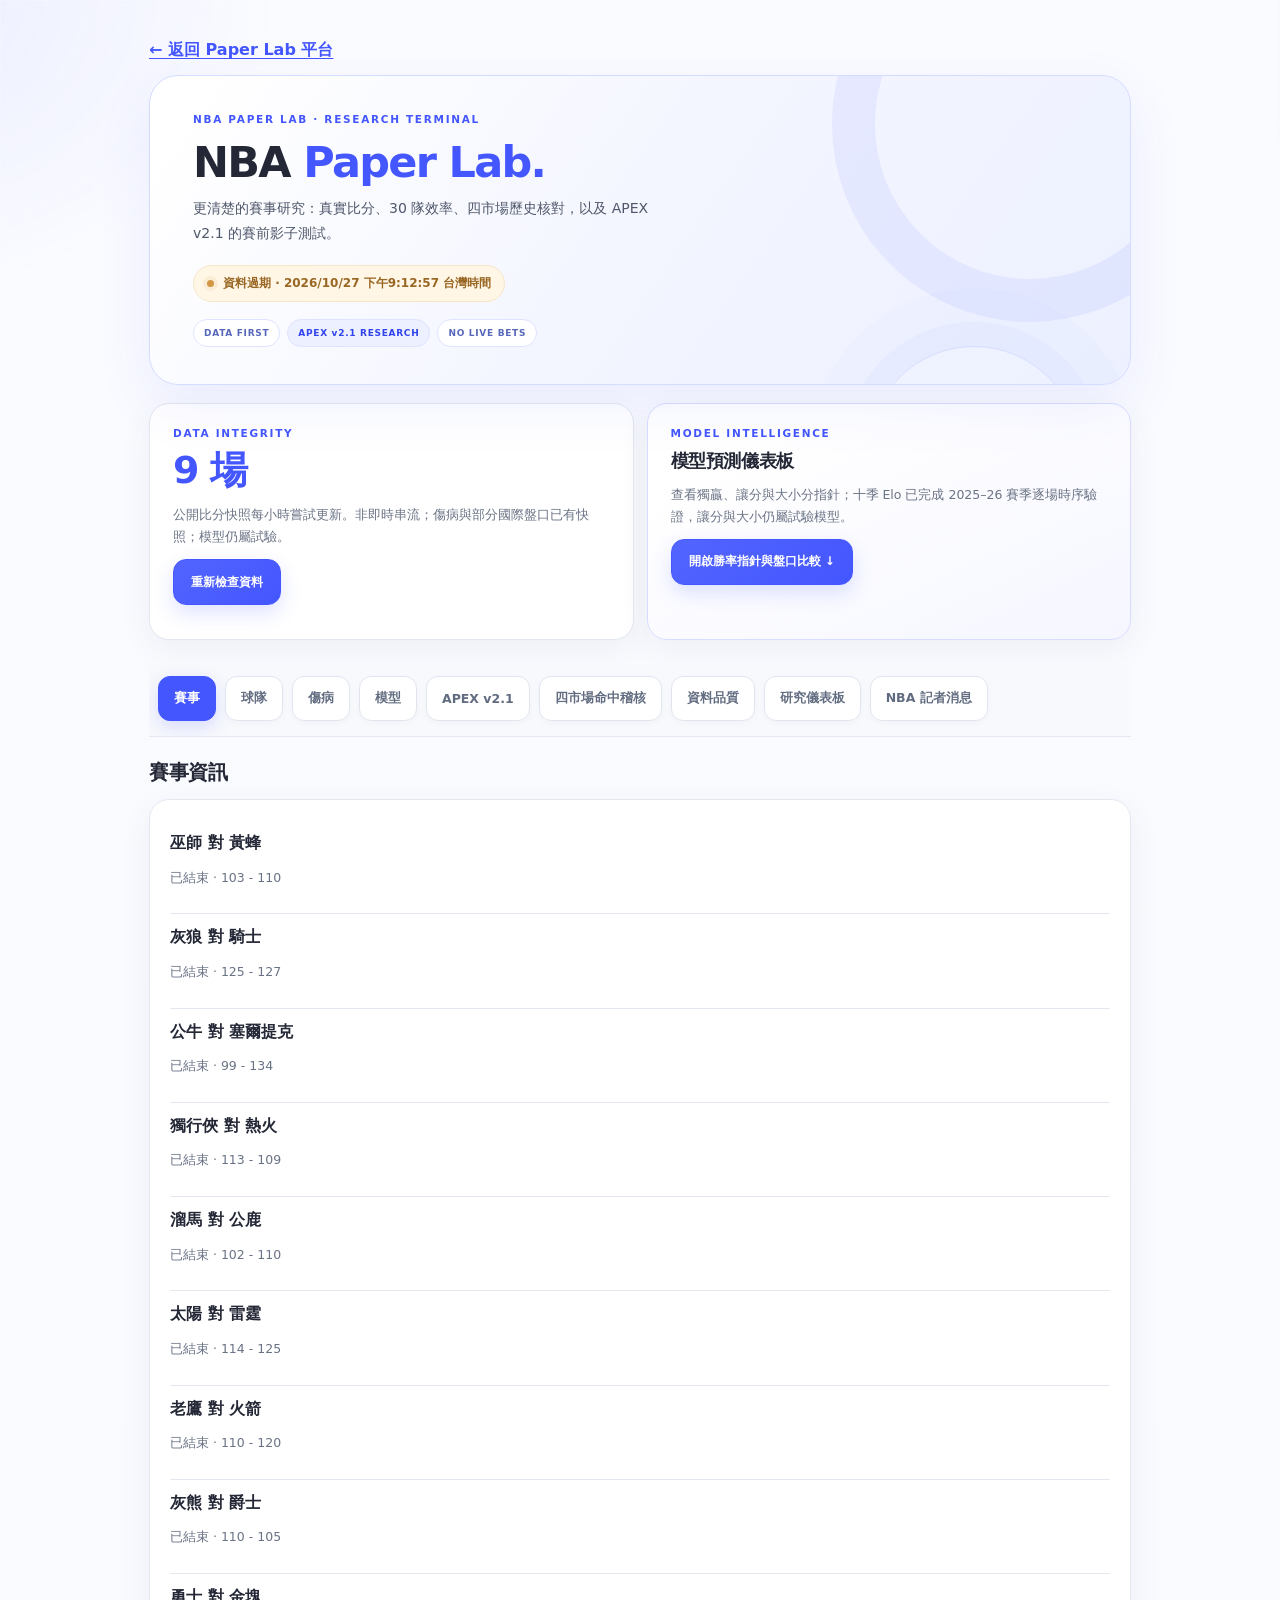
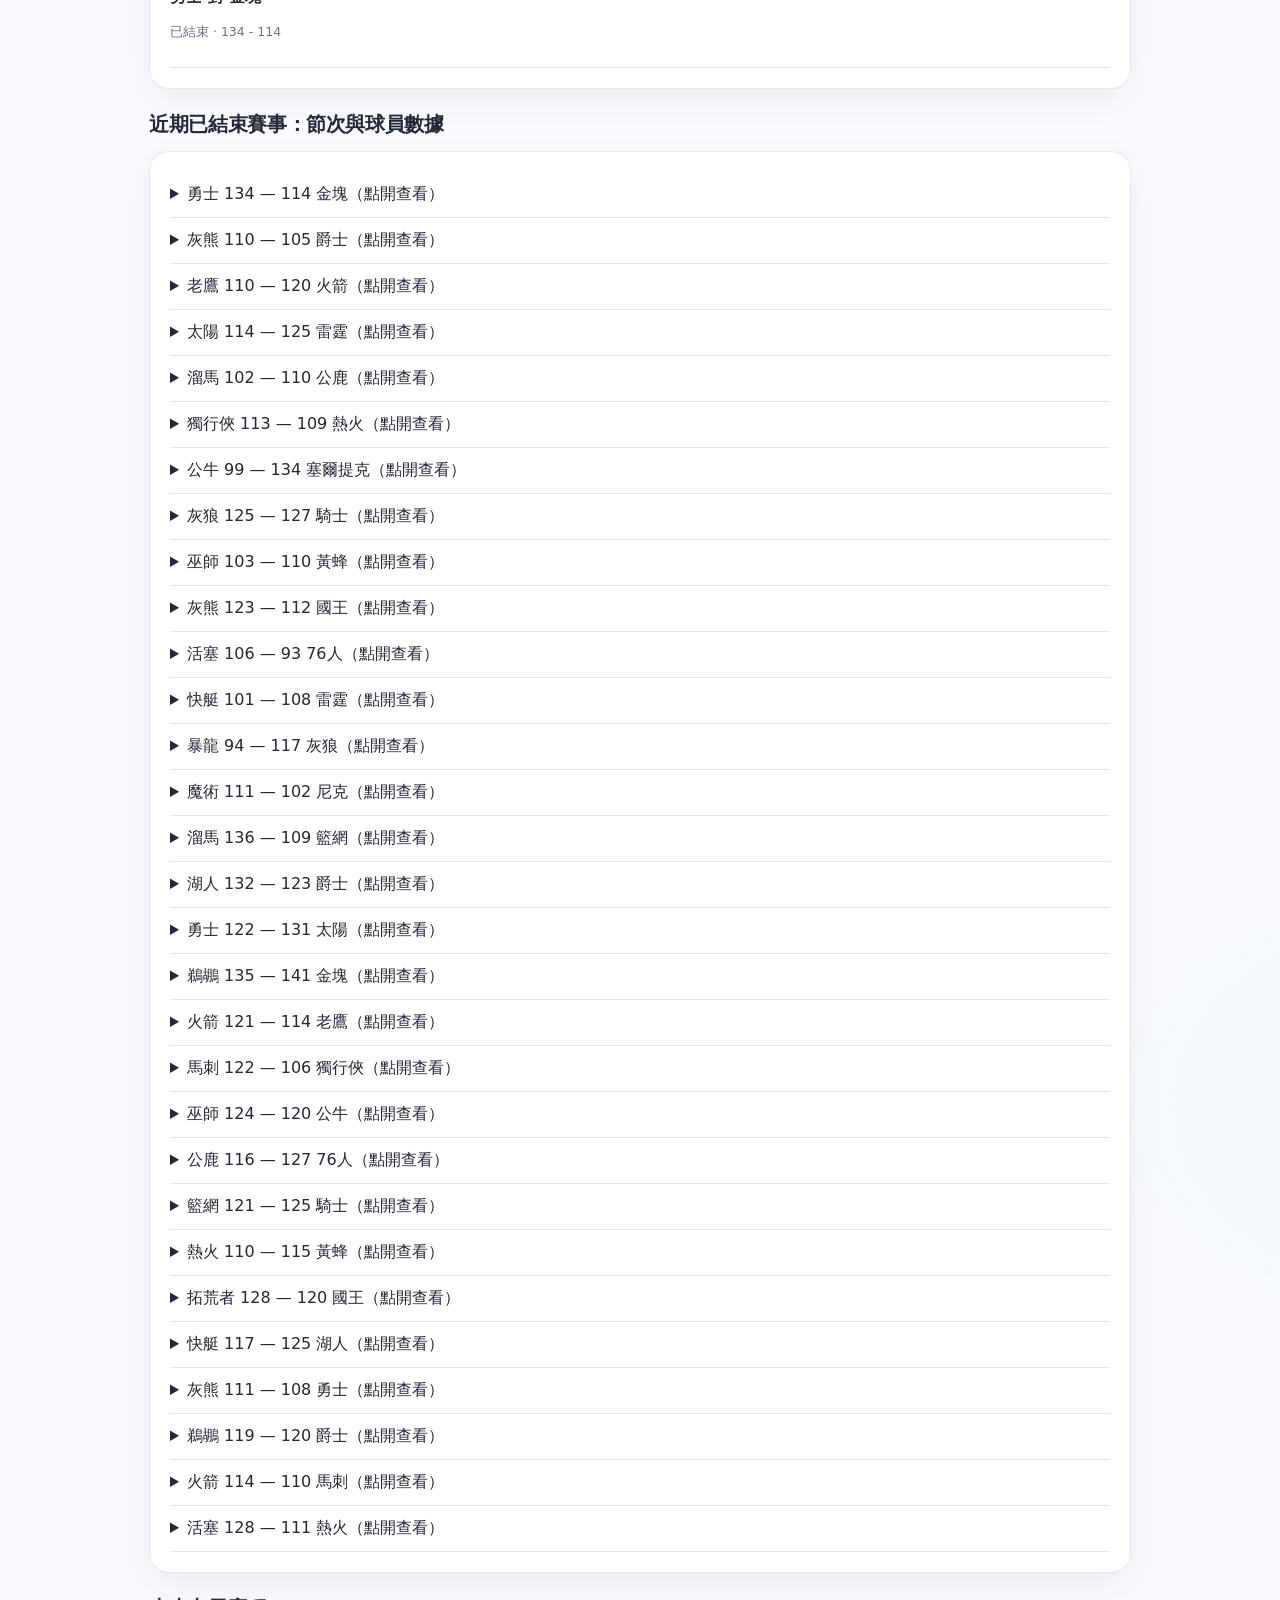
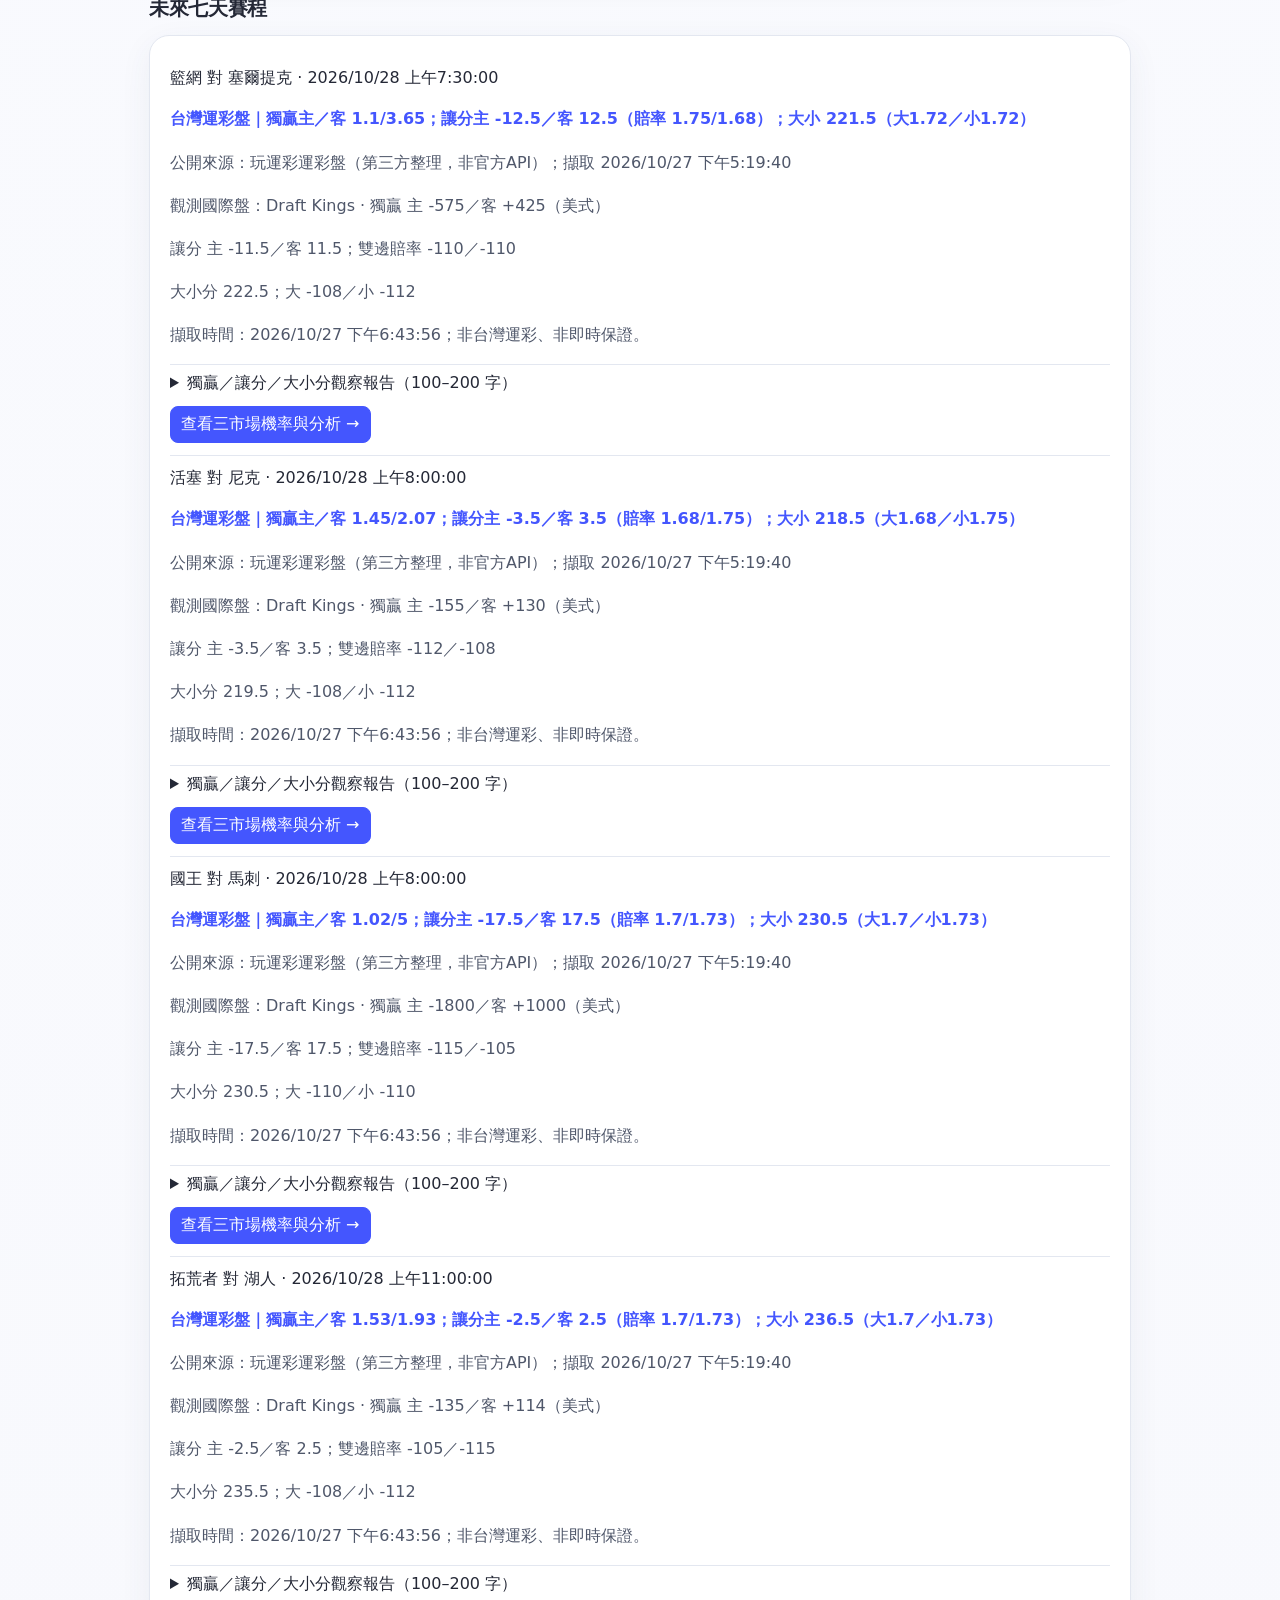
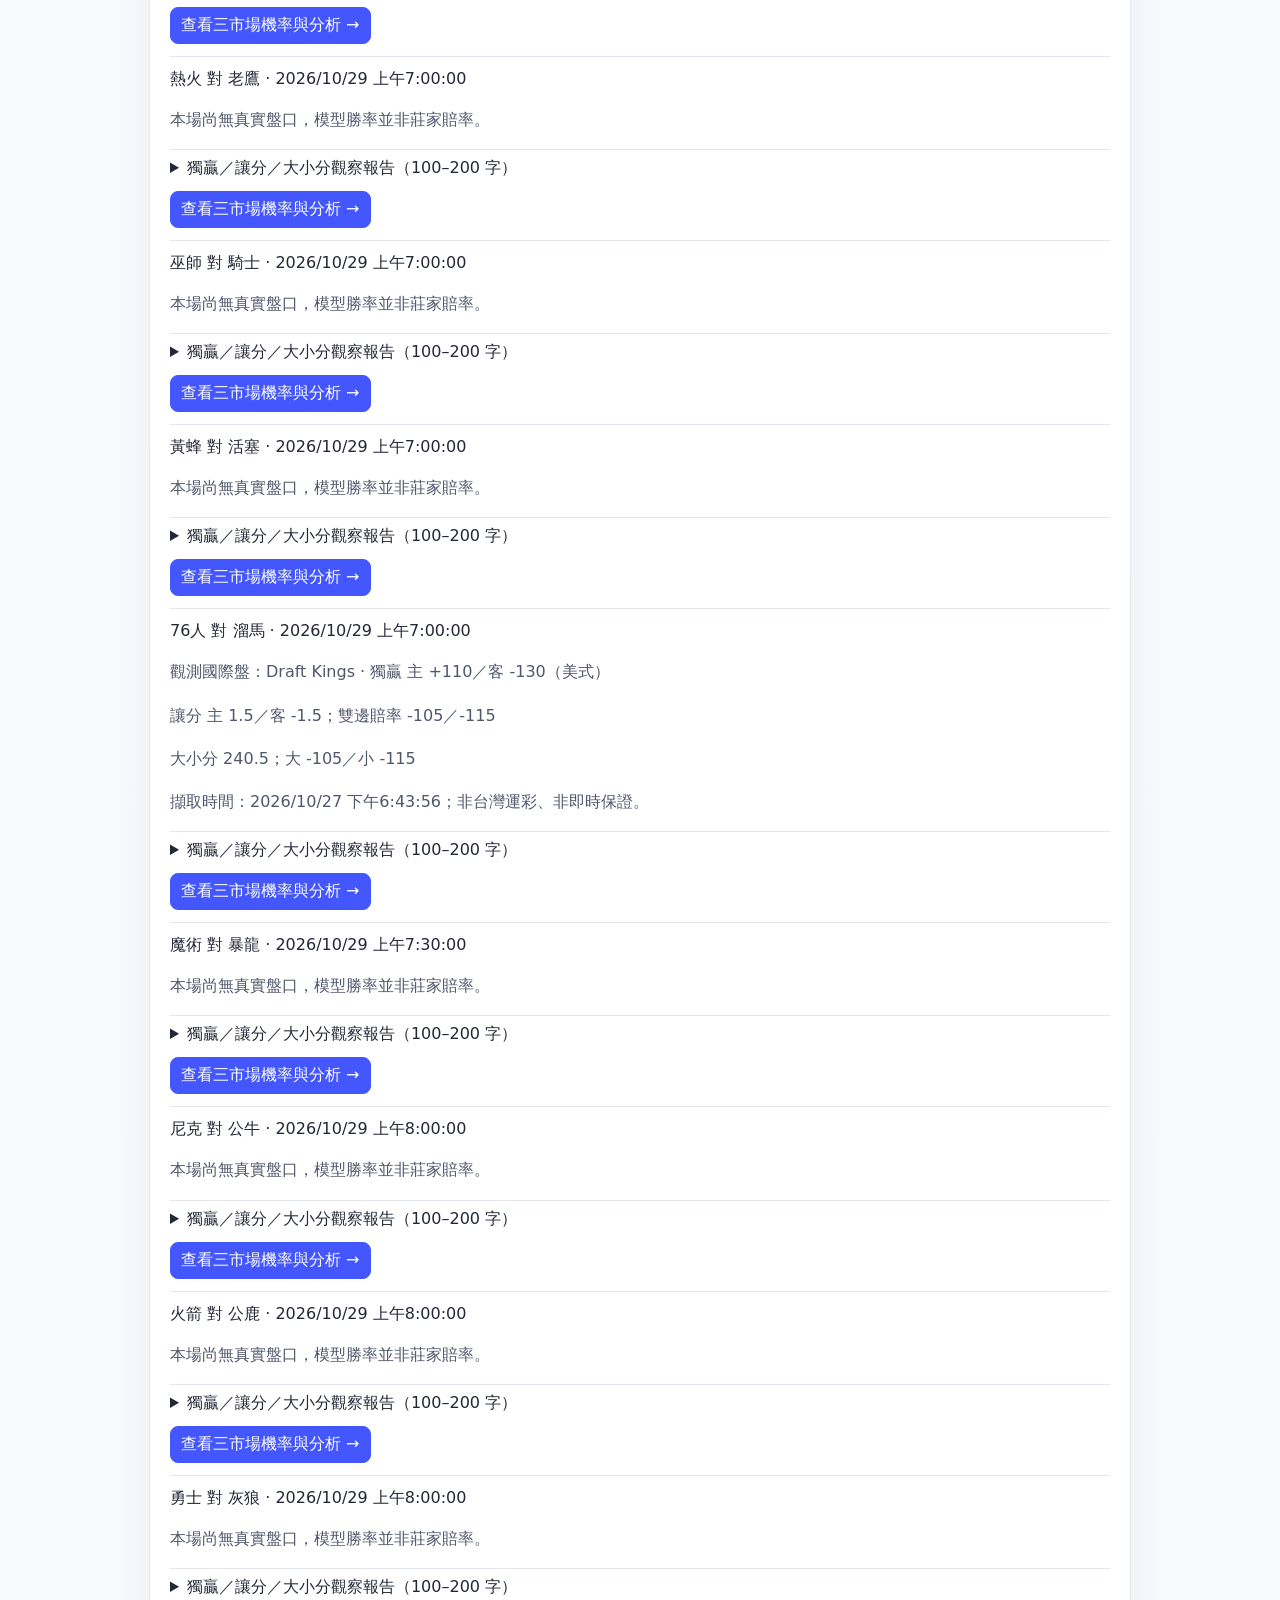
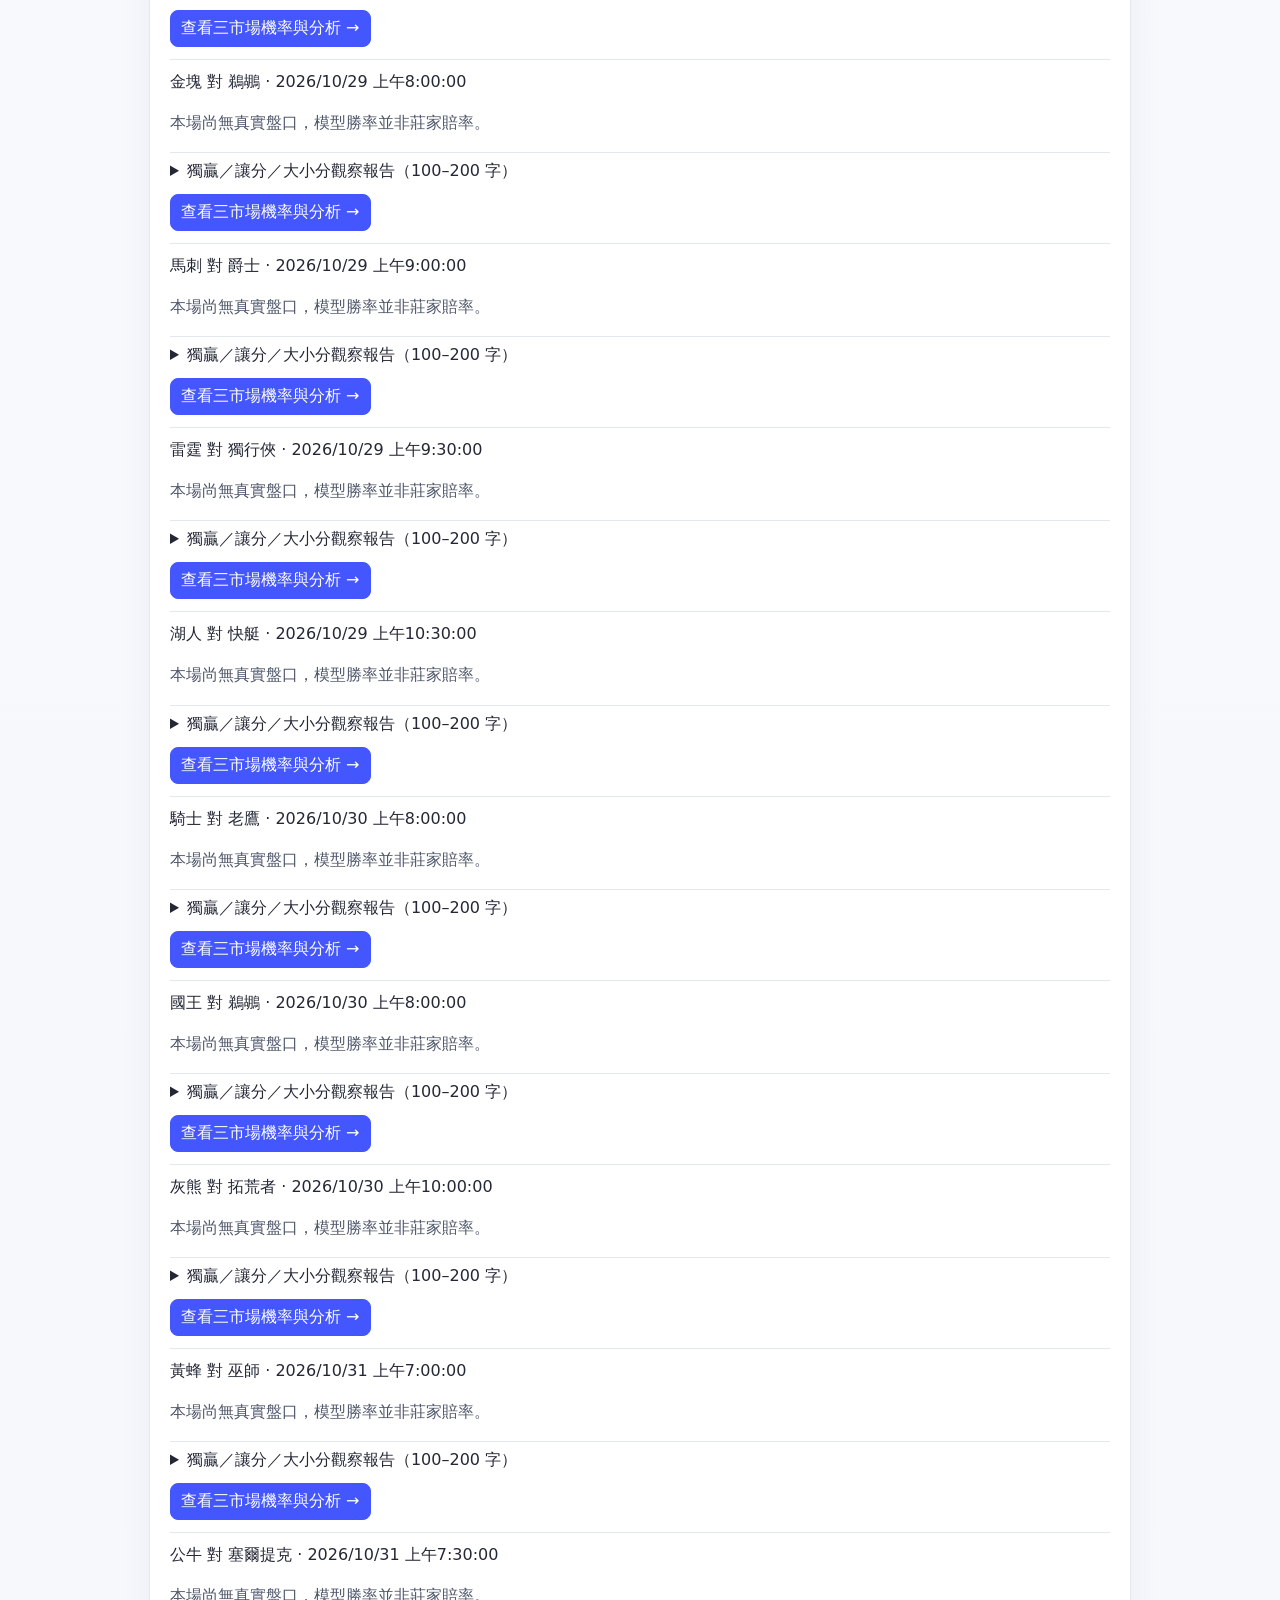
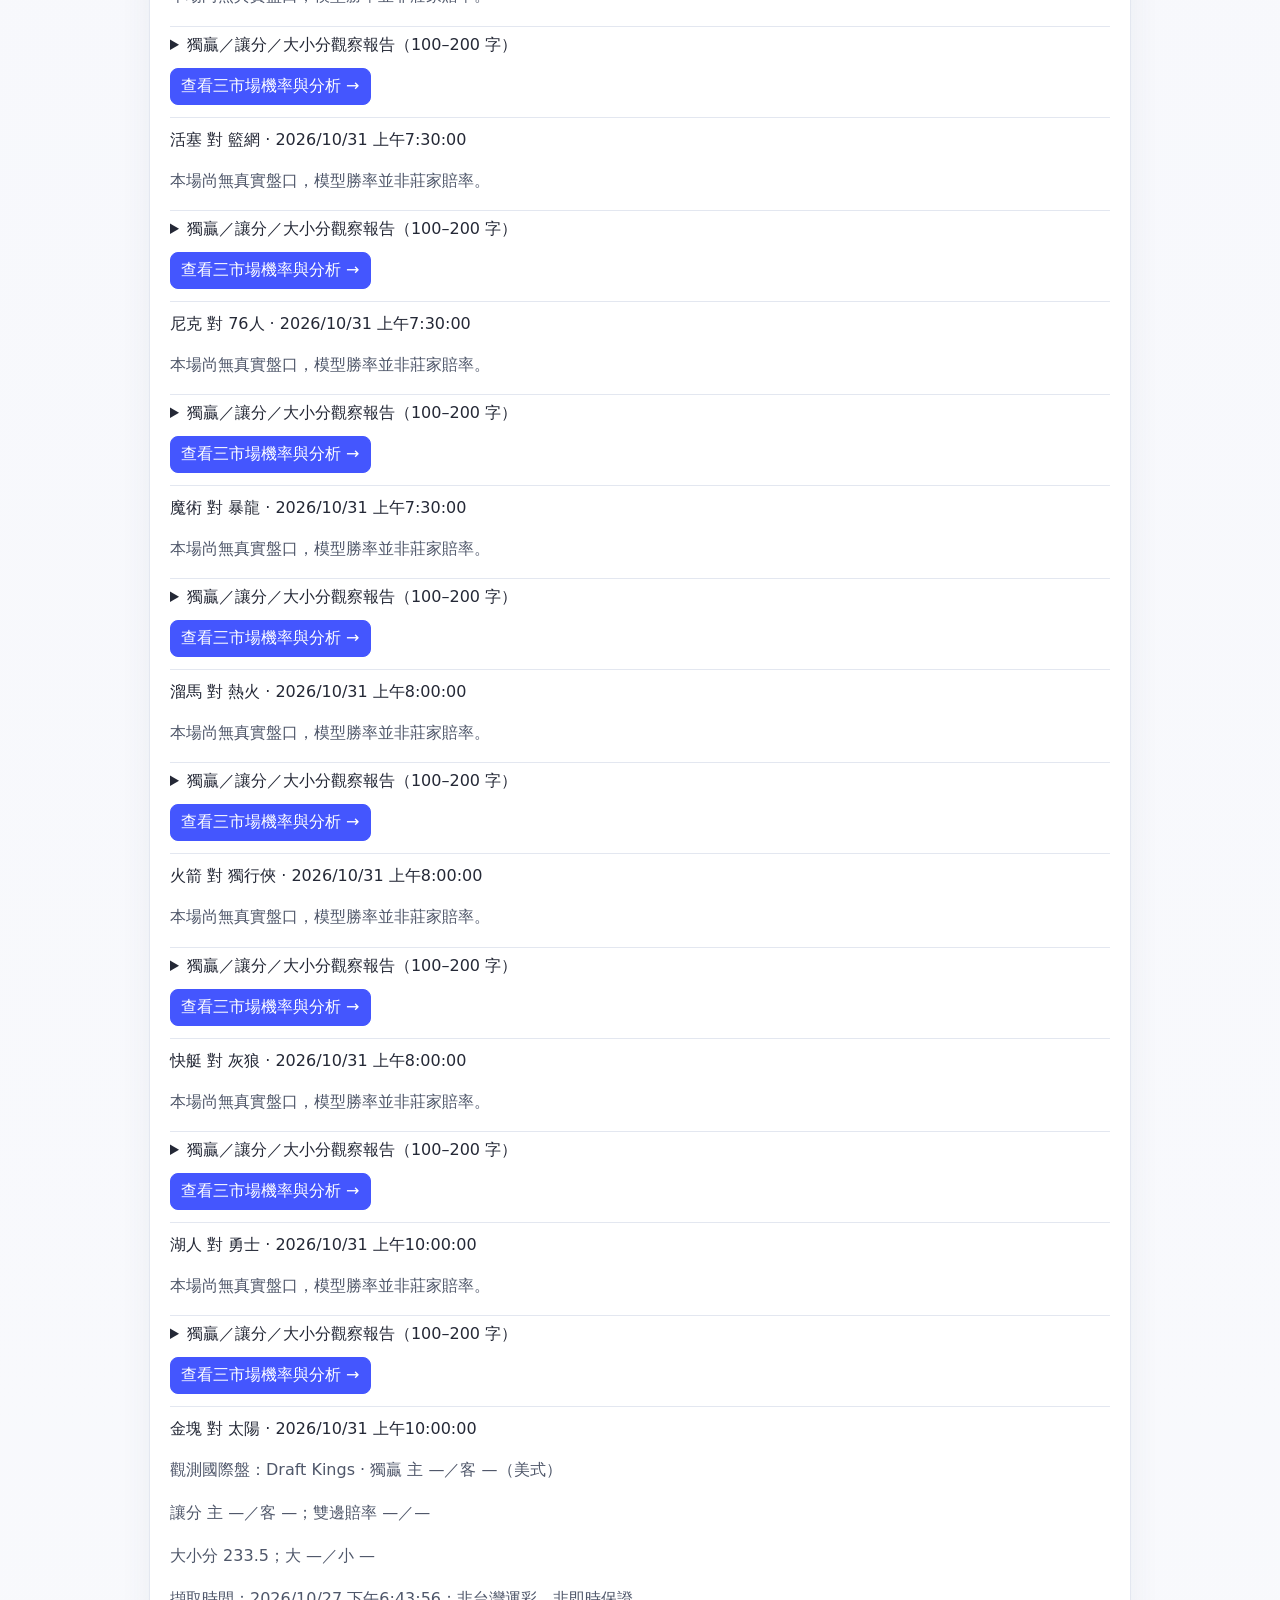
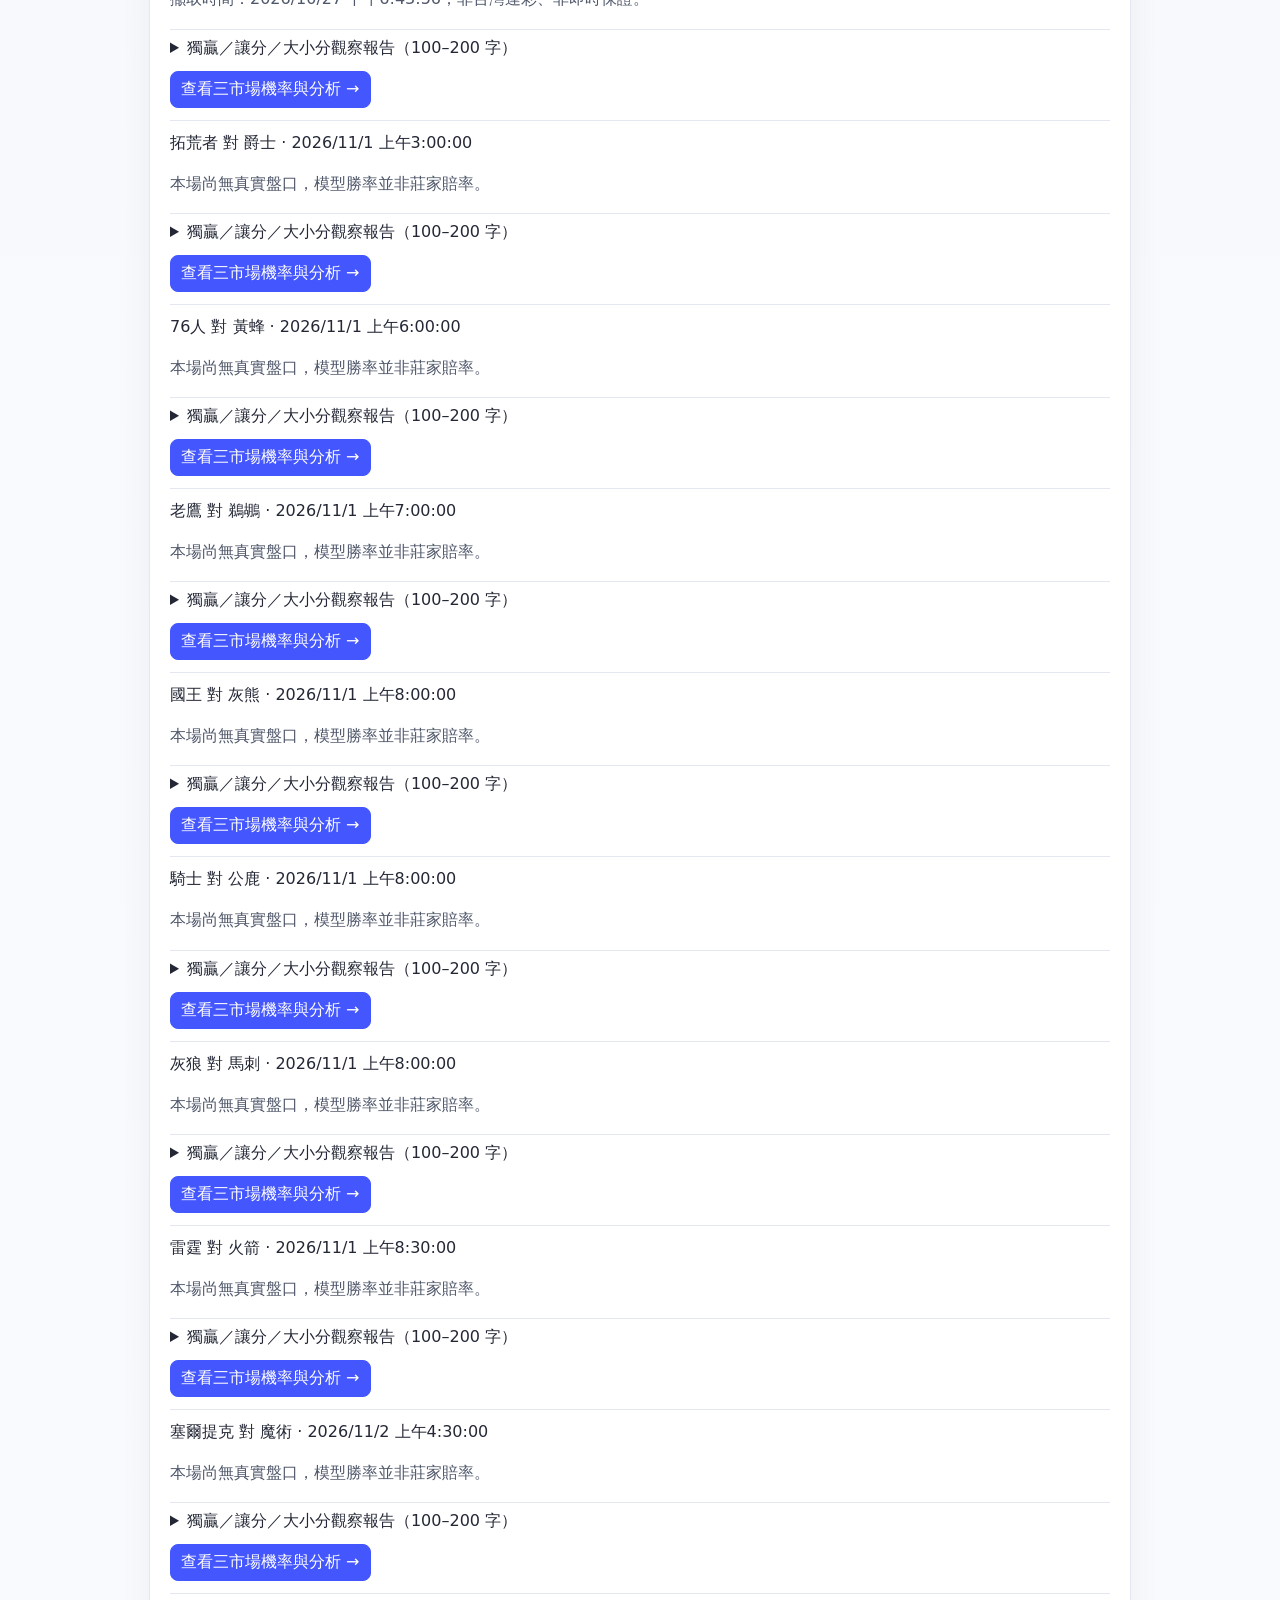
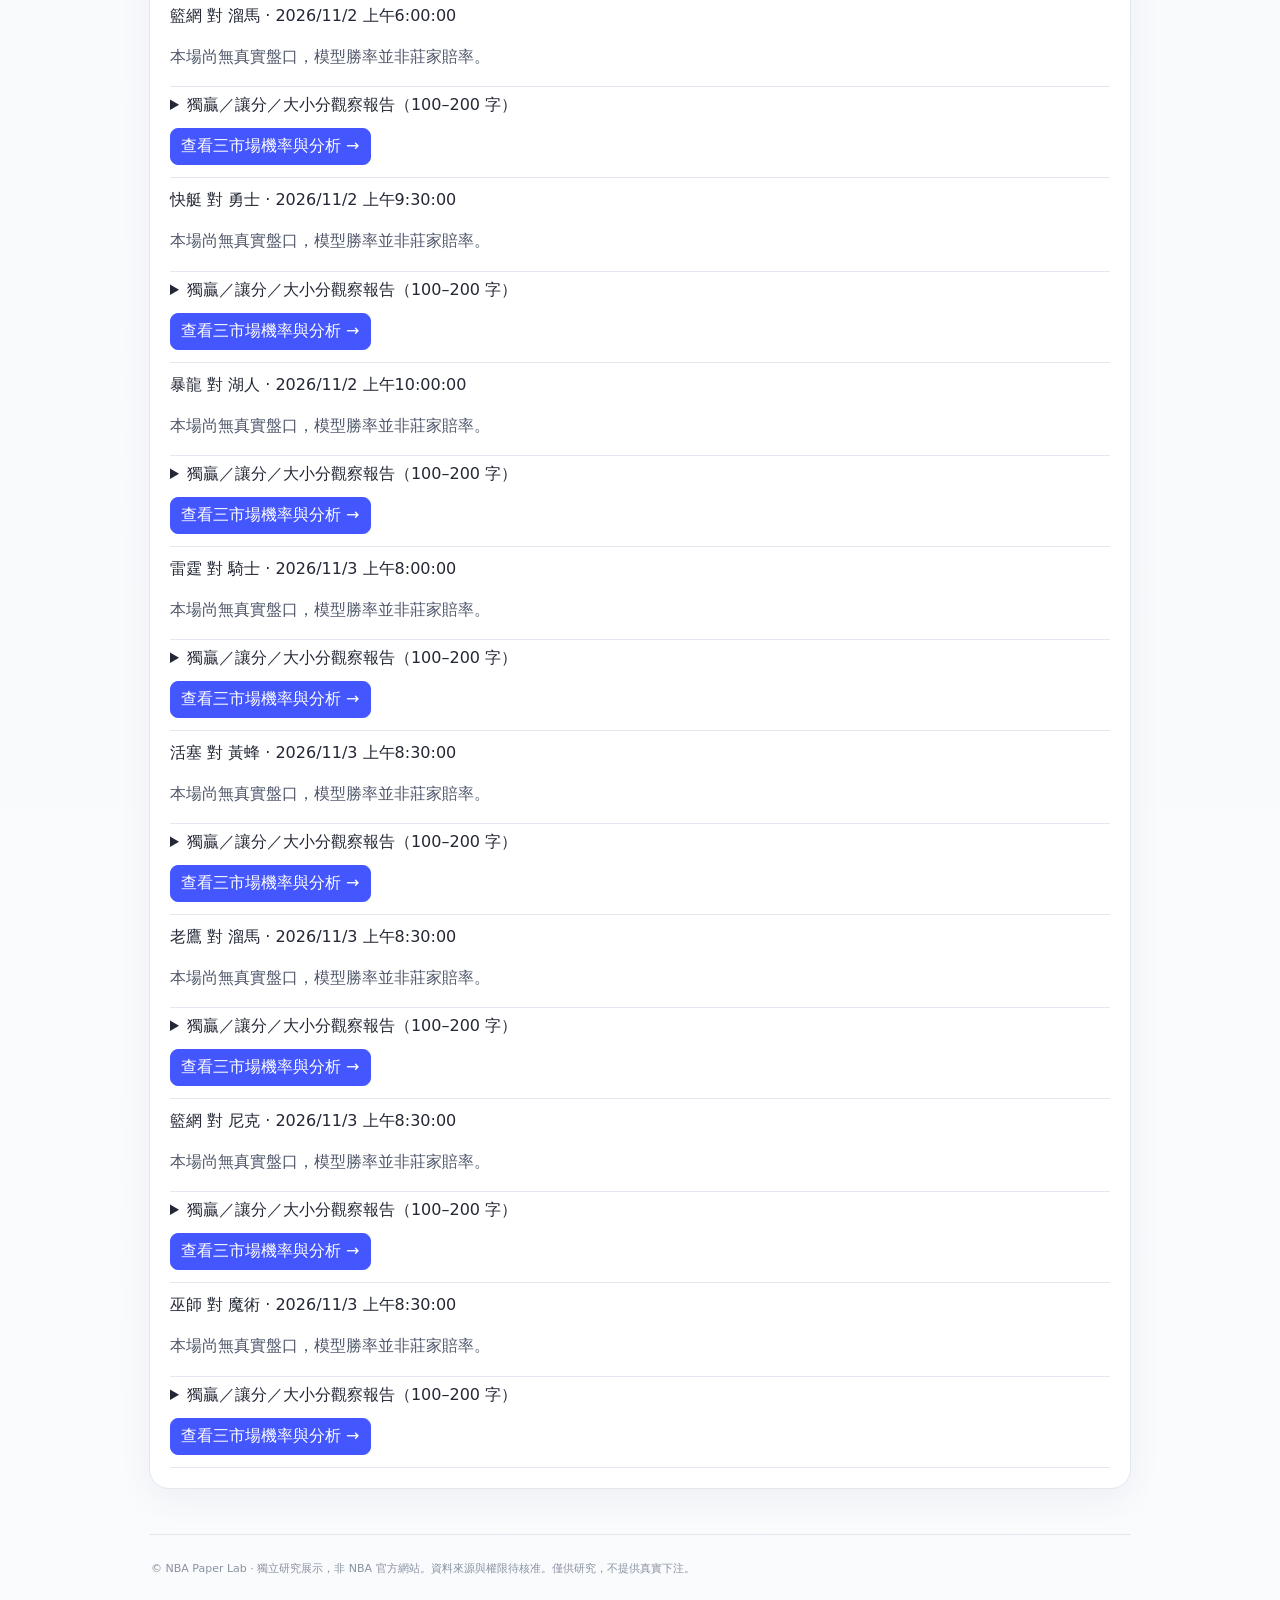
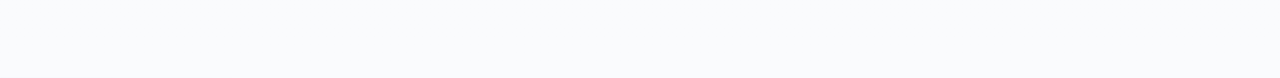
==== research.html @ cd789632 "Build unified mobile NBA platform with games, record verification and player views" ====
<!doctype html><html lang="zh-Hant"><head><meta charset="utf-8"><meta name="viewport" content="width=device-width,initial-scale=1"><meta name="theme-color" content="#F8F9FC"><title>NBA Paper Lab — Research Terminal</title><style>:root{font-family:-apple-system,BlinkMacSystemFont,"Noto Sans TC",sans-serif;color-scheme:dark}*{box-sizing:border-box}body{margin:0;background:radial-gradient(ellipse at 30% 0%,#20335a,#080f20 65%);color:#eaf0ff}main{max-width:850px;margin:auto;padding:22px 16px 70px}.eyebrow{color:#9cb8ee;font-size:11px;letter-spacing:2px;font-weight:700}h1{font-size:28px;letter-spacing:-1px;margin:8px 0}h2{font-size:17px}p{line-height:1.7;color:#aebbd1}.card{border:1px solid #2b3d5b;border-radius:19px;background:#121e33;padding:18px;margin:12px 0;box-shadow:0 12px 35px #0002}.status{display:inline-flex;gap:8px;align-items:center;color:#f6c978;background:#4c391a44;padding:8px 12px;border-radius:30px;font-size:12px}.dot{height:7px;width:7px;border-radius:50%;background:#f6c978}.tabs{display:flex;gap:8px;overflow-x:auto;padding:12px 0;scrollbar-width:none}.tabs button{white-space:nowrap;min-height:46px;border-radius:13px;background:#192741;border:1px solid #304362;color:#b9c8df;padding:11px 16px;font-weight:600}.tabs button[aria-selected=true]{background:#3c72e8;color:#fff;border-color:#81a7ff}button,input{font:inherit}button{cursor:pointer}button:focus-visible,input:focus-visible{outline:3px solid #8db9ff;outline-offset:3px}.pane[hidden]{display:none}.muted{font-size:13px;color:#95a7c2}.metric{font-size:30px;font-weight:800;margin:8px 0}.grid{display:grid;grid-template-columns:repeat(2,1fr);gap:10px}.grid .card{margin:0}input{width:100%;border:1px solid #3c5170;background:#0b172a;color:#fff;border-radius:12px;padding:14px}footer{font-size:12px;color:#8392ab;margin-top:30px}.cta{background:#254d91;color:white;border:1px solid #4c85df;padding:12px 18px;border-radius:12px}.tag{color:#82b6ff;font-size:12px}.pl-panel{background:#15253e;border:1px solid #344a6c;padding:16px;border-radius:15px;margin:10px 0}.pl-muted{font-size:13px;color:#a7b7d0;line-height:1.65}.pl-tag{display:inline-block;border:1px solid #6982a8;padding:5px 10px;border-radius:20px;font-size:12px}.pl-gauge{position:relative;width:210px;height:116px;margin:18px auto 0;border-radius:110px 110px 0 0;background:conic-gradient(from 270deg at 50% 100%,#c95c5c 0deg,#dfb95d 80deg,#5ab78d 180deg,transparent 180deg);overflow:hidden}.pl-gauge:after{content:"";position:absolute;left:24px;right:24px;bottom:0;height:82px;background:#15253e;border-radius:95px 95px 0 0}.pl-needle{position:absolute;bottom:0;left:50%;width:3px;height:87px;background:#fff;transform-origin:bottom center;z-index:2}.pl-gauge-value{position:absolute;bottom:9px;left:0;right:0;text-align:center;font-weight:800;font-size:23px;z-index:3}.audit-row{padding:12px 0;border-bottom:1px solid #344864}.audit-row summary{font-size:13px;font-weight:650;cursor:pointer;line-height:1.7}.audit-row p{font-size:12px;margin:6px 0}.audit-good{color:#91e4b0}.audit-bad{color:#f5b6ad}.audit-muted{color:#b3c3dc}.team-result{font-size:12px;line-height:1.8;padding:10px 0;border-bottom:1px solid #344864}.team-result strong{color:#d7e7ff}.team-metrics{display:grid;grid-template-columns:1fr 1fr;gap:7px}.team-metrics span{border:1px solid #364a66;border-radius:8px;background:#10213b;padding:7px;min-width:0;font-size:11px}.team-metrics b{display:block;font-size:15px;margin-top:5px}.team-controls{display:flex;gap:8px;margin:12px 0}.team-controls select{width:50%;min-width:0;border:1px solid #3c5170;background:#0b172a;color:#fff;border-radius:9px;padding:10px;min-height:44px}.lab-note{border-left:3px solid #f2ba68;padding:10px;background:#55412432;border-radius:7px;font-size:12px;line-height:1.7}select{color:#f7f9ff;background:#132541;border-radius:10px;border:1px solid #45648c;padding:12px;font:inherit;width:100%;min-width:0;min-height:44px}.apex-switch{display:flex;flex-wrap:wrap;gap:8px;margin:13px 0}.apex-button{padding:11px 12px;min-height:44px;border-radius:10px;border:1px solid #415f85;background:#1b2e4b;color:#d8e7ff;font-weight:600}.apex-button[aria-pressed=true]{background:#396ae1;border-color:#97b6ff;color:white}.apex-row{display:flex;justify-content:space-between;gap:12px;align-items:start;border-bottom:1px solid #344864;padding:11px 4px;font-size:12px;line-height:1.55}.apex-row span{color:#99accb}.apex-row strong{text-align:right;color:#e2edff;max-width:60%}</style><link rel="stylesheet" href="./theme-4456fe.css?v=20261027" media="all"><script src="./localization.js"></script><script src="./localization-extra.js"></script></head><body><main><a href="./" style="display:inline-block;padding:14px 0;color:#4456fe;font-weight:700">← 返回 Paper Lab 平台</a><header class="site-hero"><div class="eyebrow">NBA PAPER LAB · RESEARCH TERMINAL</div><h1>NBA <span>Paper Lab.</span></h1><p>更清楚的賽事研究：真實比分、30 隊效率、四市場歷史核對，以及 APEX v2.1 的賽前影子測試。</p><div class="status"><span class="dot"></span><span id="health">等待公開資料接入</span></div><div class="hero-meta"><span>DATA FIRST</span><span>APEX v2.1 RESEARCH</span><span>NO LIVE BETS</span></div></header><div class="overview-grid"><div class="card live-overview"><div class="eyebrow">DATA INTEGRITY</div><div class="metric" id="live-count">讀取中</div><p class="muted">公開比分快照每小時嘗試更新。非即時串流；傷病與部分國際盤口已有快照；模型仍屬試驗。</p><button class="cta" id="check" type="button">重新檢查資料</button><p id="check-result" class="muted" aria-live="polite"></p></div><div class="card model-overview"><div class="eyebrow">MODEL INTELLIGENCE</div><strong>模型預測儀表板</strong><p class="muted">查看獨贏、讓分與大小分指針；十季 Elo 已完成 2025–26 賽季逐場時序驗證，讓分與大小仍屬試驗模型。</p><button type="button" class="cta" id="open-research">開啟勝率指針與盤口比較 ↓</button></div></div><nav class="tabs" aria-label="研究分頁"><button type="button" aria-selected="true" data-target="games">賽事</button><button type="button" aria-selected="false" data-target="teams">球隊</button><button type="button" aria-selected="false" data-target="injuries">傷病</button><button type="button" aria-selected="false" data-target="models">模型</button><button type="button" aria-selected="false" data-target="apex-v21">APEX v2.1</button><button type="button" aria-selected="false" data-target="audit">四市場命中稽核</button><button type="button" aria-selected="false" data-target="quality">資料品質</button><button type="button" aria-selected="false" data-target="research">研究儀表板</button><button type="button" aria-selected="false" data-target="news">NBA 記者消息</button></nav><section class="pane" id="games"><h2>賽事資訊</h2><div class="card" id="games-data">正在載入賽事快照…</div><h2>近期已結束賽事：節次與球員數據</h2><div id="completed-details" class="card">正在載入完賽細節…</div><h2>未來七天賽程</h2><div id="upcoming-games" class="card">正在載入未來賽程…</div></section><section class="pane" id="teams" hidden><h2>30 隊研究</h2><input id="search" placeholder="搜尋球隊（例如 Lakers、Celtics）" aria-label="搜尋球隊"><div id="team-output" class="card">正在載入 30 隊名錄…</div><h2>30 隊前一季進階統計與雙隊比較</h2><p class="muted">以下為 2025–26 賽季彙整，並非本季即時能力。資料再發布權限仍待確認。</p><div id="team-compare" class="card">載入雙隊比較…</div></section><section class="pane" id="injuries" hidden><h2>傷病與出賽</h2><p class="muted">ESPN 公開傷病資訊。未列出不代表健康，是否出賽以官方公告為準。球員中文名稱含常用譯名及部分音譯。</p><div id="injuries-data" class="card">載入傷病快照…</div></section><section class="pane" id="models" hidden><h2>獨贏模型與歷史時序驗證</h2><div class="grid"><div class="card"><div class="eyebrow">2025–26 賽季滾動驗證場次</div><div class="metric" id="model-sample">—</div><div class="muted">固定參數，每場預測時僅使用當時已完賽資料</div></div><div class="card"><div class="eyebrow">2025–26 獨贏 Brier Score</div><div class="metric" id="model-brier">—</div><div class="muted">越低越好；不等於投注報酬或正期望值</div></div><div class="card"><div class="eyebrow">2025–26 獨贏 Log Loss</div><div class="metric" id="model-logloss">—</div><div class="muted">對高信心誤判更加敏感</div></div></div><p>讓分／大小分模型目前只有比分分差誤差的樣本外測試，還沒有完整歷史盤口的過盤率校準。<span id="model-score-mae">正在讀取歷史分差與總分預測誤差…</span> 僅供紙上研究，不提供下注操作。</p></section><section class="pane" id="apex-v21" hidden><h2>APEX v2.1｜分差與總分聯合模型</h2><p class="muted">真正賽前保存的獨立研究模型；提供 Elo 並行比較、研究模型原理及資料品質限制。尚無可驗證樣本時不顯示虛構勝率。</p><div id="apex-v21-terminal" aria-live="polite"><div class="card">正在讀取 APEX v2.1 私人研究聚合狀態…</div></div></section><section class="pane" id="audit" hidden><h2>10/24–10/25 四市場賽前命中稽核</h2><p class="muted">從開賽前逾 60 分鐘保存的 GitHub 版本比對完賽結果。讓分與大小分為試驗模型對當時參考線的分析，並非已取得再發布授權或經校準的博彩公司績效。</p><div id="audit-metrics" class="grid"></div><div class="card"><h2>按日期與市場查看逐場結果</h2><div class="grid"><select id="audit-day" aria-label="比對日期"><option value="all">兩天合計</option><option value="2026-10-24">2026/10/24</option><option value="2026-10-25">2026/10/25</option></select><select id="audit-market" aria-label="比對市場"><option value="moneyline">獨贏</option><option value="spread">讓分／受讓</option><option value="over">大分</option><option value="under">小分</option><option value="total">大小分合計</option></select></div><p class="muted" id="audit-count"></p><div id="audit-results"></div></div><div class="card" id="learning-status"><h2>模型進化與限制</h2>載入研究狀態…</div></section><section class="pane" id="quality" hidden><h2>資料品質</h2><div class="card"><div class="tag">SOURCE STATUS</div><p>公開賽事與研究資料定期更新</p><p>更新時間：詳見各頁快照</p><p>授權狀態：待確認</p></div></section><section class="pane" id="news" hidden><h2>NBA 記者與官方消息</h2><p class="muted">以官方出賽公告優先，其次是署名記者新聞。X 帳號僅提供來源連結；未授權接入 X API 前，不宣稱已監控即時貼文。任何社群消息均需再次核實。</p><div id="news-articles" class="card">正在載入 NBA 新聞快照…</div><h2>官方與 X 記者關注清單</h2><div id="insiders-list" class="card">載入來源清單…</div></section><section class="pane" id="research" hidden><div id="research-terminal"><h2>獨贏／讓分／大小分分析儀表板</h2><p class="pl-muted" id="pl-market-coverage">正在核對實際盤口的覆蓋率…</p><p class="pl-muted">可切換獨贏、讓分／受讓、大分與小分。獨贏十季 Elo 已完成 2025–26 賽季逐場時序驗證；讓分、大小分仍是未校準的試驗模型，盤口機率與模型機率請分開判讀。</p><div id="pl-predictions" class="pl-panel"></div><h2>台灣 NBA 運彩盤（玩運彩公開整理）</h2><div id="pl-tw-odds" class="pl-panel">載入台灣盤口快照…</div><h2>國際盤口比較（DraftKings 等）</h2><div id="pl-odds" class="pl-panel"></div><h2>資料來源與授權</h2><div id="pl-sources"></div><p id="pl-update" class="pl-muted"></p><button id="pl-refresh" class="cta">更新研究資料</button></div></section><footer>© NBA Paper Lab · 獨立研究展示，非 NBA 官方網站。資料來源與權限待核准。僅供研究，不提供真實下注。</footer></main><script>"use strict";const buttons=[...document.querySelectorAll("[data-target]")];for(const b of buttons){b.addEventListener("click",()=>{for(const x of buttons){const active=x===b;x.setAttribute("aria-selected",String(active));document.getElementById(x.dataset.target).hidden=!active}})}document.getElementById("check").addEventListener("click",()=>{document.getElementById("check-result").textContent="正在重新讀取比分快照…";loadScoreboard().then(()=>document.getElementById("check-result").textContent="檢查完成，請確認資料時間。")});document.getElementById("search").addEventListener("input",e=>{const q=e.target.value.trim();document.getElementById("team-output").textContent=q?"搜尋「"+q+"」：球隊進階統計尚未接入。":"球隊進階統計尚未接入。"});async function loadScoreboard(){const target=document.getElementById("games-data"),health=document.getElementById("health"),count=document.getElementById("live-count");try{const r=await fetch("./data/scoreboard.json?t="+Date.now(),{cache:"no-store"});if(!r.ok)throw Error("HTTP "+r.status);const d=await r.json();if(!Array.isArray(d.games))throw Error("資料格式異常");const age=(Date.now()-Date.parse(d.captured_at))/3600000;if(!Number.isFinite(age))throw Error("時間格式異常");health.textContent=(age>3?"資料過期 · ":"快照可用 · ")+new Date(d.captured_at).toLocaleString("zh-TW",{timeZone:"Asia/Taipei"})+" 台灣時間";count.textContent=d.games.length+" 場";document.getElementById("quality-source").textContent="比分來源："+(d.source||"未標示");document.getElementById("quality-updated").textContent="最後更新："+new Date(d.captured_at).toLocaleString("zh-TW",{timeZone:"Asia/Taipei"})+"（台灣時間）";target.replaceChildren();if(!d.games.length){target.textContent="這次快照沒有賽事；請確認賽程日期。";return}for(const g of d.games){const row=document.createElement("div");row.style.cssText="padding:13px 0;border-bottom:1px solid #304362";const name=document.createElement("strong");name.textContent=g.away+" @ "+g.home;const detail=document.createElement("p");detail.className="muted";detail.textContent=g.status+" · "+(g.away_score==null?"比分未公布":g.away_score+" - "+g.home_score);name.textContent=window.NbaZh.teamShort(g.away)+" 對 "+window.NbaZh.teamShort(g.home);row.append(name,detail);target.append(row)}}catch(e){health.textContent="賽事資料尚未就緒";count.textContent="—";target.textContent="尚無可用的賽事快照（"+e.message+"）。";document.getElementById("quality-source").textContent="比分來源：載入失敗" }}loadScoreboard();document.getElementById("open-research").addEventListener("click",()=>{document.querySelector('[data-target="research"]').click();document.getElementById("research").scrollIntoView({behavior:"smooth",block:"start"})});const teamNames=[["ATL","Atlanta Hawks","亞特蘭大老鷹"],["BOS","Boston Celtics","波士頓塞爾提克"],["BKN","Brooklyn Nets","布魯克林籃網"],["CHA","Charlotte Hornets","夏洛特黃蜂"],["CHI","Chicago Bulls","芝加哥公牛"],["CLE","Cleveland Cavaliers","克里夫蘭騎士"],["DAL","Dallas Mavericks","達拉斯獨行俠"],["DEN","Denver Nuggets","丹佛金塊"],["DET","Detroit Pistons","底特律活塞"],["GSW","Golden State Warriors","金州勇士"],["HOU","Houston Rockets","休士頓火箭"],["IND","Indiana Pacers","印第安納溜馬"],["LAC","LA Clippers","洛杉磯快艇"],["LAL","Los Angeles Lakers","洛杉磯湖人"],["MEM","Memphis Grizzlies","曼菲斯灰熊"],["MIA","Miami Heat","邁阿密熱火"],["MIL","Milwaukee Bucks","密爾瓦基公鹿"],["MIN","Minnesota Timberwolves","明尼蘇達灰狼"],["NOP","New Orleans Pelicans","紐奧良鵜鶘"],["NYK","New York Knicks","紐約尼克"],["OKC","Oklahoma City Thunder","奧克拉荷馬雷霆"],["ORL","Orlando Magic","奧蘭多魔術"],["PHI","Philadelphia 76ers","費城76人"],["PHX","Phoenix Suns","鳳凰城太陽"],["POR","Portland Trail Blazers","波特蘭拓荒者"],["SAC","Sacramento Kings","沙加緬度國王"],["SAS","San Antonio Spurs","聖安東尼奧馬刺"],["TOR","Toronto Raptors","多倫多暴龍"],["UTA","Utah Jazz","猶他爵士"],["WAS","Washington Wizards","華盛頓巫師"]];function showDirectory(){const q=document.getElementById("search").value.toLowerCase().trim(),out=document.getElementById("team-output");out.replaceChildren();let matches=teamNames.filter(t=>t.join(" ").toLowerCase().includes(q));if(!matches.length){out.textContent="找不到符合的球隊";return}for(const t of matches){const div=document.createElement("div");div.style.cssText="padding:9px 0;border-bottom:1px solid #304362";div.textContent=t[0]+" · "+t[2]+" / "+t[1];out.append(div)}}showDirectory();document.querySelector("#quality .card").innerHTML='<div class="tag">SOURCE STATUS</div><p id="quality-source">比分來源：載入中</p><p id="quality-updated">最後更新：載入中</p><p>30 隊名錄：已載入（靜態參考資料）</p><p>十年歷史：回填中；傷病／部分國際盤口已接通，台灣盤口仍待授權</p><p>資料再發布權限：待確認</p>';</script><script src="./research-dashboard.js" defer></script><script src="./game-details.js" defer></script><script src="./injuries.js" defer></script><script src="./team-analytics.js" defer></script><script src="./audit-dashboard.js" defer></script><script src="./apex-dashboard.js" defer></script><script src="./news.js" defer></script></body></html>
---- theme-4456fe.css ----
/* NBA Paper Lab — bright Cobalt interface, mobile-first. No navy background. */
/* Visual-only layer: keeps all existing data contracts and scripts intact. */
:root{
  color-scheme:light;
  --brand:#4456FE;
  --brand-strong:#3043ED;
  --brand-faint:#EDF0FF;
  --brand-pale:#F5F6FF;
  --ink:#242836;
  --ink-soft:#4F576A;
  --muted:#6A7385;
  --surface:#FFFFFF;
  --canvas:#F8F9FC;
  --surface-alt:#F5F7FC;
  --border:#E3E7F0;
  --border-accent:#D4DCFF;
  --mint:#168B77;
  --mint-bg:#E9F8F2;
  --amber:#996724;
  --amber-bg:#FFF6E6;
  --shadow:0 10px 32px rgba(65,74,112,.065);
  font-family:-apple-system,BlinkMacSystemFont,"SF Pro Text","Noto Sans TC",system-ui,sans-serif;
  background:var(--canvas);
  color:var(--ink);
}
*{box-sizing:border-box}
html{scroll-behavior:smooth;scroll-padding-top:90px}
body{
  color:var(--ink);
  background:
    radial-gradient(ellipse 600px 420px at -12% 0%,rgba(68,86,254,.09),transparent 72%),
    radial-gradient(ellipse 500px 360px at 112% 21%,rgba(45,194,169,.055),transparent 77%),
    linear-gradient(180deg,#FAFBFF 0%,#F7F8FC 60%,#FAFBFD 100%);
  min-height:100vh;
  -webkit-font-smoothing:antialiased;
}
main{max-width:1020px;padding:26px 19px 100px}
main > .site-hero{margin-bottom:18px}
.site-hero{
  position:relative;isolation:isolate;overflow:hidden;
  padding:30px clamp(23px,4vw,42px);
  border:1px solid var(--border-accent);border-radius:29px;
  background:linear-gradient(125deg,#FFFFFF 4%,#F3F5FF 52%,#EDF1FF 100%);
  box-shadow:0 20px 55px rgba(68,86,254,.085);
}
.site-hero::before{
  content:"";position:absolute;z-index:-1;pointer-events:none;
  width:310px;height:310px;right:-140px;top:-140px;
  border:43px solid rgba(68,86,254,.075);border-radius:50%;
  animation:heroFloat 12s ease-in-out infinite alternate;
}
.site-hero::after{
  content:"";position:absolute;z-index:-1;pointer-events:none;
  width:210px;height:210px;right:50px;bottom:-174px;
  border:1px solid rgba(68,86,254,.14);border-radius:50%;
  box-shadow:0 0 0 24px rgba(68,86,254,.035),0 0 0 58px rgba(68,86,254,.02);
}
.site-hero h1{color:var(--ink);font-size:clamp(32px,5vw,43px);line-height:1.13;font-weight:830;letter-spacing:-1.7px;margin:13px 0 9px}
.site-hero h1 span{color:var(--brand)!important}
.site-hero > p{max-width:480px;font-size:14px;line-height:1.8;margin:0 0 19px;color:var(--ink-soft)}
.eyebrow{color:var(--brand);letter-spacing:1.7px;font-size:10.5px;font-weight:800}
p{color:var(--ink-soft);line-height:1.7}
h2,h3{color:var(--ink);font-weight:770;letter-spacing:-.35px}
h2{font-size:20px;margin:22px 0 13px}
h3{font-size:15px}
a{color:var(--brand-strong);text-underline-offset:3px}
a:hover{color:#1B30D5}
.card,.pl-panel{
  color:var(--ink);
  border:1px solid var(--border);
  border-radius:20px;
  background:var(--surface);
  box-shadow:var(--shadow);
}
.card{padding:20px;margin:13px 0}
.card > h2:first-child,.card > h3:first-child{margin-top:0}
.card .card,.card .pl-panel{box-shadow:none;background:var(--surface-alt)}
.card:hover{border-color:#D9DFFE}
.status{
  display:inline-flex;align-items:center;gap:9px;max-width:100%;
  border:1px solid #F5E6C7;background:var(--amber-bg);
  color:var(--amber);padding:9px 13px;font-weight:670;font-size:12px;
  border-radius:999px;box-shadow:none;
}
.dot{background:#D39745;box-shadow:0 0 0 4px rgba(211,151,69,.1)}
.muted,.pl-muted{font-size:12.5px;line-height:1.7;color:var(--muted)}
.metric{font-size:32px;font-weight:840;letter-spacing:-1.1px;color:var(--brand);font-variant-numeric:tabular-nums}
.tag{color:var(--brand);font-weight:700}
.grid{gap:11px}
.grid .card{min-width:0}
.cta,button.cta{
  border:1px solid var(--brand);color:#FFFFFF;
  background:linear-gradient(140deg,#5265FF,#4456FE);
  box-shadow:0 8px 20px rgba(68,86,254,.17);
  font-weight:710;min-height:46px;padding:12px 17px;
  border-radius:13px;transition:transform .18s ease,box-shadow .18s ease;
}
.cta:hover{background:#384DF8;box-shadow:0 10px 23px rgba(68,86,254,.23)}
.cta:active{transform:scale(.985)}
.tabs{
  position:sticky;top:0;z-index:20;
  margin:19px -9px 17px;padding:12px 9px 15px;gap:9px;
  background:rgba(248,249,252,.94);
  backdrop-filter:blur(16px);-webkit-backdrop-filter:blur(16px);
  border-bottom:1px solid rgba(223,227,239,.7);
  scroll-snap-type:x proximity;
}
.tabs button{
  scroll-snap-align:start;flex-shrink:0;
  min-height:45px;border-radius:12px;padding:11px 15px;
  color:#626C80;background:#FFFFFF;border:1px solid #E1E5F0;
  font-weight:690;font-size:12.5px;
  box-shadow:0 2px 6px rgba(40,49,82,.03);
  transition:color .2s ease,background .2s ease,border-color .2s ease,transform .2s ease;
}
.tabs button:hover{border-color:#BCC5FF;color:var(--brand)}
.tabs button[aria-selected=true]{
  background:var(--brand);border-color:var(--brand);
  color:#FFFFFF;box-shadow:0 6px 18px rgba(68,86,254,.19);
}
.tabs button:active{transform:translateY(1px)}
.pane:not([hidden]){animation:enter .28s ease-out}
.pane[hidden]{display:none!important}
button,input,select{font:inherit}
button{cursor:pointer;touch-action:manipulation}
input,select{
  border:1px solid #DCE2EF;color:var(--ink);
  background:#FFFFFF;
  border-radius:12px;padding:12px 13px;min-height:46px;
  box-shadow:inset 0 1px 2px rgba(36,40,54,.02);
}
input::placeholder{color:#9AA3B5}
button:focus-visible,input:focus-visible,select:focus-visible,summary:focus-visible,a:focus-visible{outline:3px solid rgba(68,86,254,.42);outline-offset:3px}
select option{background:#FFFFFF;color:var(--ink)}
.team-controls select{background:#FFFFFF;color:var(--ink);border:1px solid #DAE0F1;min-height:46px}
.team-result,.audit-row{border-bottom:1px solid var(--border)}
.team-result strong{color:#31364D}
.team-metrics span{
  color:var(--muted);
  background:#F8F9FD;border:1px solid #EDF0F7;
  border-radius:12px;padding:10px;
}
.team-metrics b{color:var(--ink);font-weight:750;letter-spacing:-.2px}
.lab-note{
  color:#7F601E;
  border-left:3px solid #D6A754;
  border-radius:11px;background:#FFFAEC;
  padding:13px;font-size:12px;
}
.audit-row{padding:15px 0}
.audit-row summary{color:var(--ink);cursor:pointer}
.audit-row p{color:var(--muted)}
.audit-good{color:#087A67}.audit-bad{color:#C25154}.audit-muted{color:#748098}
.pl-panel{background:var(--surface);padding:20px}
.pl-muted{color:var(--muted)}
.pl-tag{
  color:var(--brand);
  background:var(--brand-pale);
  border:1px solid var(--border-accent);
  border-radius:999px;padding:6px 11px;
}
.pl-gauge{
  background:conic-gradient(from 270deg at 50% 100%,#E97578 0deg,#F7BD65 88deg,#45BCA9 180deg,transparent 180deg);
  filter:saturate(.88);
}
.pl-gauge:after{background:var(--surface)}
.pl-needle{background:#30384E;box-shadow:0 0 0 1px white}
.pl-gauge-value{color:var(--ink)}
.apex-switch{gap:9px}
.apex-button{
  color:var(--ink-soft);background:#FFFFFF;
  border:1px solid #DCE2F0;border-radius:12px;
  min-height:45px;padding:11px 14px;
  box-shadow:0 2px 7px rgba(55,71,110,.035);
}
.apex-button[aria-pressed=true]{
  color:#FFFFFF;background:var(--brand);border-color:var(--brand);
  box-shadow:0 6px 19px rgba(68,86,254,.18);
}
.apex-row{border-bottom:1px solid var(--border)}
.apex-row span{color:var(--muted)}.apex-row strong{color:var(--ink)}
.apex-grid{color:var(--ink)}
#apex-v21-terminal .grid{grid-template-columns:repeat(2,minmax(0,1fr))}
#apex-v21-terminal .card h3{font-size:13px;font-weight:730}
#apex-v21-terminal .metric{font-size:29px}
#learning-status p{color:var(--muted)}
#research-terminal{color:var(--ink)}
footer{
  border-top:1px solid var(--border);
  padding:24px 2px 0;margin-top:45px;
  color:#8A92A2;font-size:11px;line-height:1.8;
}
@keyframes heroFloat{from{transform:translate(-10px,-3px) scale(.98)}to{transform:translate(12px,14px) scale(1.08)}}
@keyframes enter{from{opacity:0;transform:translateY(5px)}to{opacity:1;transform:translateY(0)}}
@media(min-width:760px){
  .site-hero{padding:37px 43px}
  .site-hero::before{right:-98px;top:-150px}
  .grid{gap:15px}
  .tabs{margin:24px 0 20px}
}
@media(max-width:560px){
  main{padding:15px 14px 88px}
  .site-hero{padding:25px 21px;border-radius:23px}
  .site-hero h1{font-size:36px}
  .site-hero > p{font-size:12.5px}
  .card,.pl-panel{padding:16px;border-radius:17px}
  .metric{font-size:26px}
  .grid{gap:9px}
  .tabs{margin:16px -14px;padding:10px 14px 13px;top:0}
  .tabs button{font-size:12px;padding:10px 13px}
  .team-metrics{gap:6px}
  .team-metrics span{padding:8px}
  #apex-v21-terminal .grid .metric{font-size:24px}
}
@media(max-width:375px){
  .site-hero h1{font-size:32px}
  .grid{gap:7px}
  .card{padding:14px}
  .metric{font-size:23px}
  .team-controls{flex-direction:column}
  .team-controls select{width:100%}
}
@media(prefers-reduced-motion:reduce){
 html{scroll-behavior:auto}
 .site-hero::before,.pane:not([hidden]){animation:none}
 .cta,.tabs button{transition:none}
}


/* Hero hierarchy, cards and controls. */
.hero-meta{display:flex;flex-wrap:wrap;align-items:center;gap:7px;margin-top:17px}
.hero-meta span{font-size:9px;font-weight:790;letter-spacing:.7px;background:#FFF;border:1px solid #DEE4FF;color:#5767BA;padding:8px 10px;border-radius:999px}
.hero-meta span:nth-child(2){color:var(--brand-strong);background:#EDF0FF}
.overview-grid{display:grid;grid-template-columns:1fr 1fr;gap:13px;align-items:stretch}
.overview-grid>.card{height:100%;margin:0;padding:23px}
.live-overview .metric{font-size:38px;line-height:1.22}
.model-overview{border-color:#D8DDFF!important;background:linear-gradient(155deg,#FFFFFF 20%,#F5F6FF 100%)}
.model-overview>strong{display:block;color:var(--ink);font-size:18px;letter-spacing:-.35px;margin:10px 0}
.overview-grid p{margin:11px 0;color:var(--muted);line-height:1.75}
.overview-grid .cta{font-size:12px}
#research-terminal select,#research-terminal textarea,#research-terminal input{
  background:#FFFFFF!important;color:#242836!important;
  border-color:#DCE2EF!important;
}
#research-terminal a,#news-articles a,#insiders-list a{
  color:var(--brand-strong)!important;
}
#completed-details [style*="border"],#news-articles [style*="border"],#injuries-data [style*="border"]{border-color:var(--border)!important}
#completed-details [style*="color:#"],#news-articles [style*="color:#"]{color:var(--ink-soft)!important}
#completed-details button{background:var(--brand)!important;border-color:var(--brand)!important;color:white!important}
#games-data div[style*="border"],#team-output div[style*="border"]{border-color:var(--border)!important}
#quality .tag{display:inline-flex;align-items:center;padding:7px 10px;border-radius:999px;background:var(--brand-faint)}
#games-data strong{color:var(--ink)}
#research .pl-panel strong,#apex-v21-terminal strong{color:var(--ink)}
@media(max-width:650px){.overview-grid{grid-template-columns:1fr;gap:10px}.overview-grid>.card{padding:17px}.live-overview .metric{font-size:31px}.model-overview>strong{font-size:17px}.hero-meta{gap:6px}.hero-meta span{padding:6px 8px;font-size:8px}}
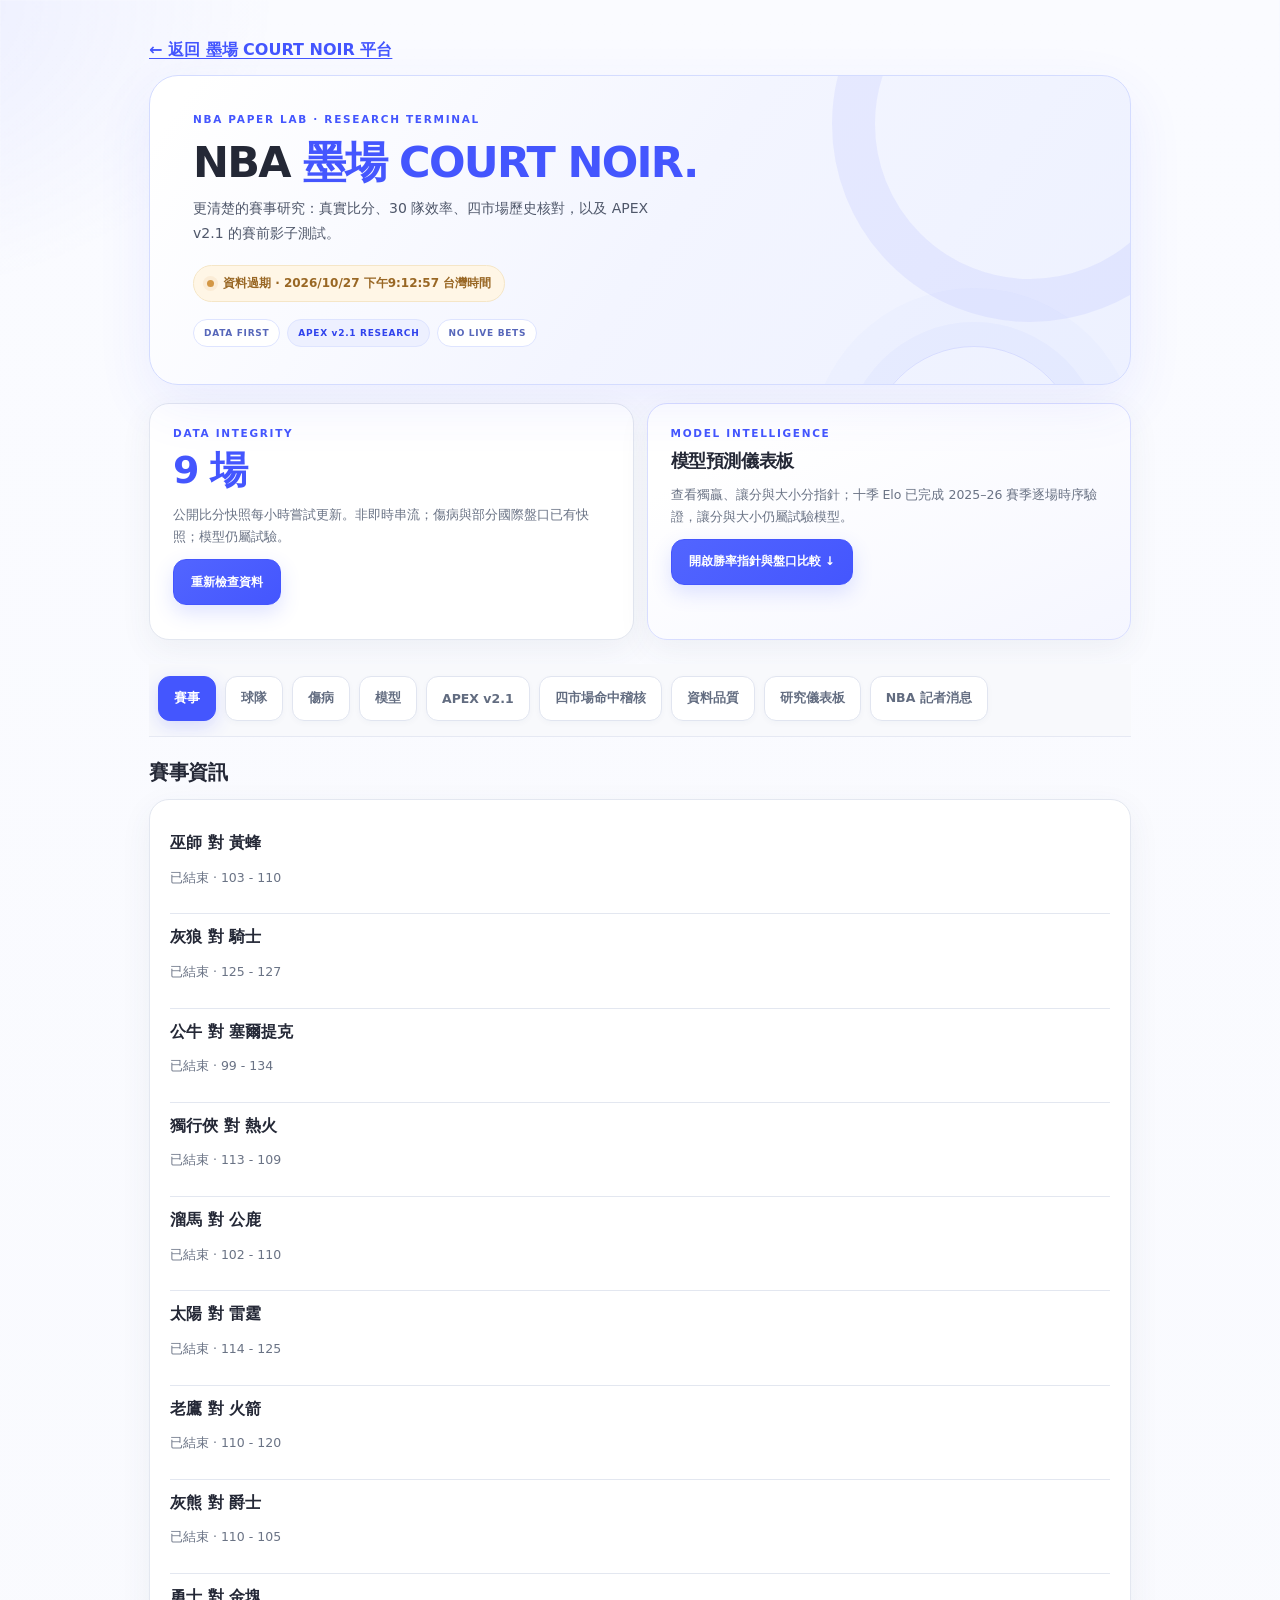
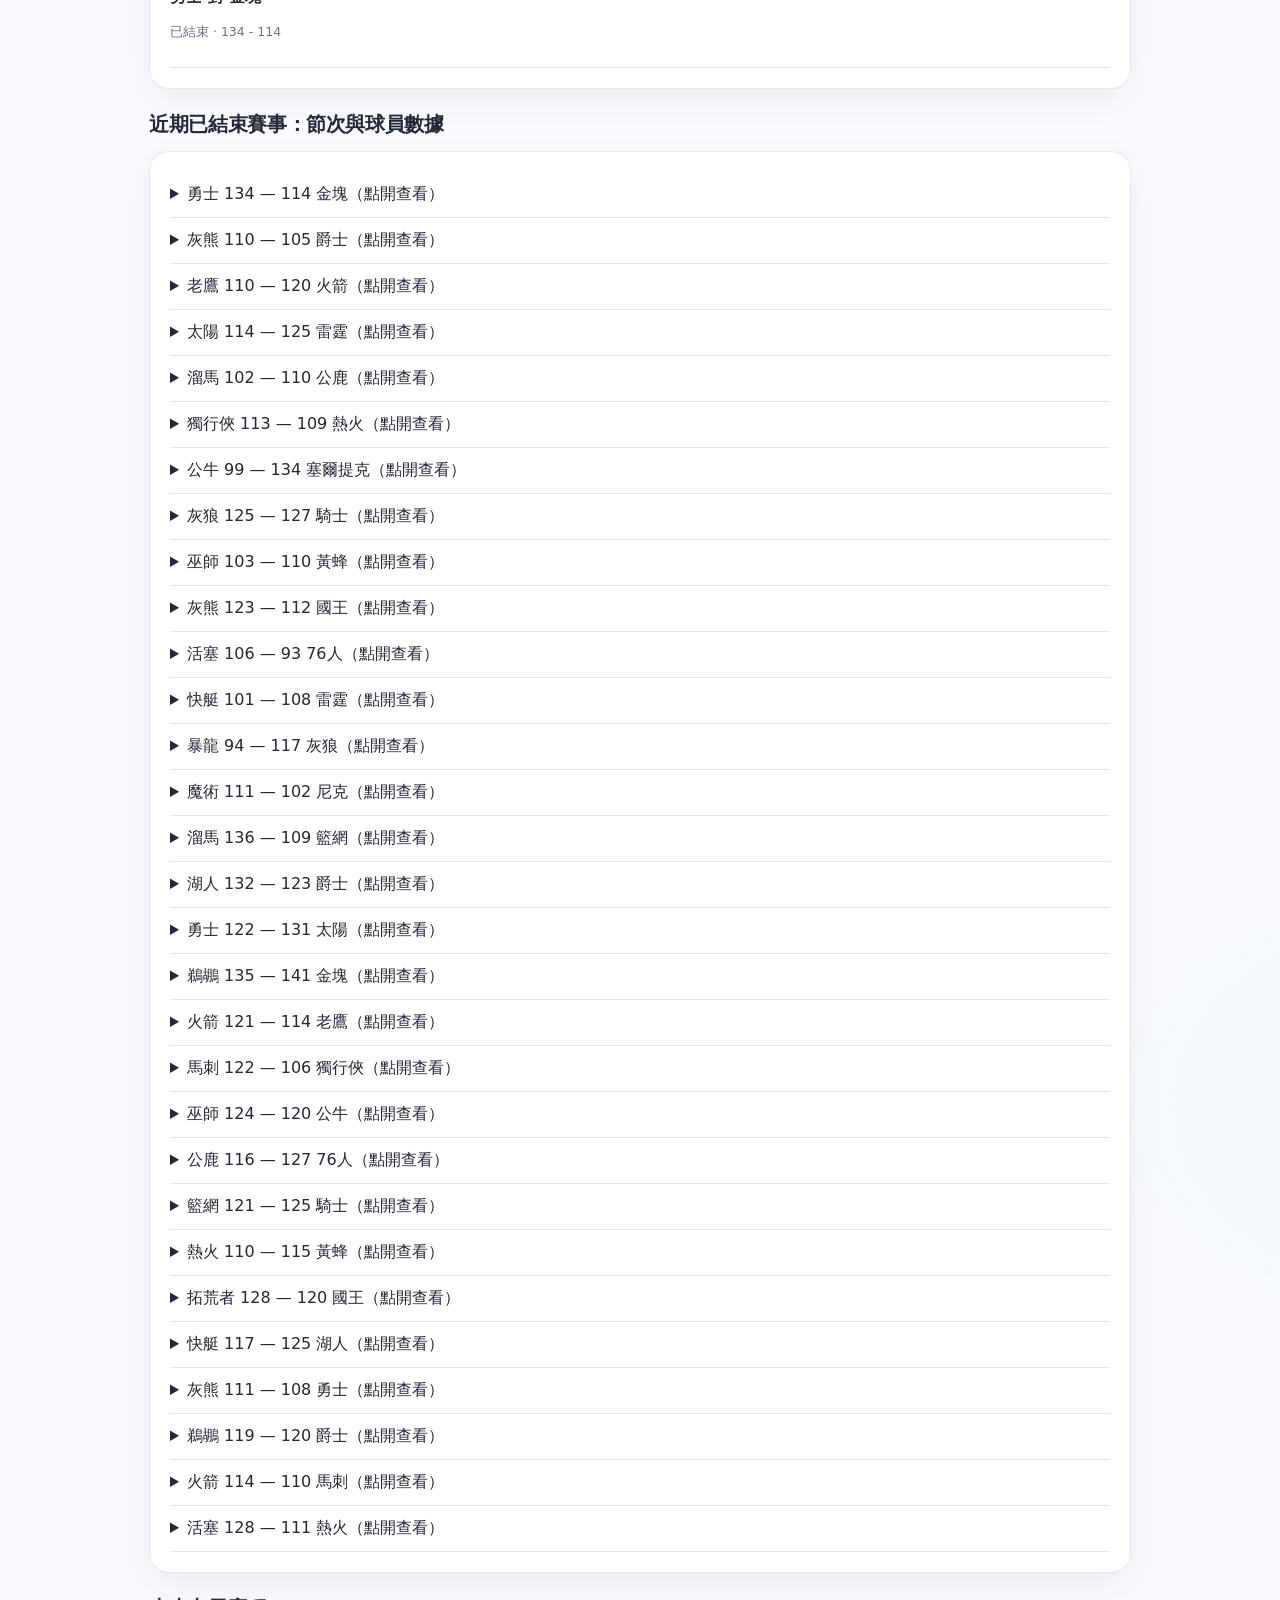
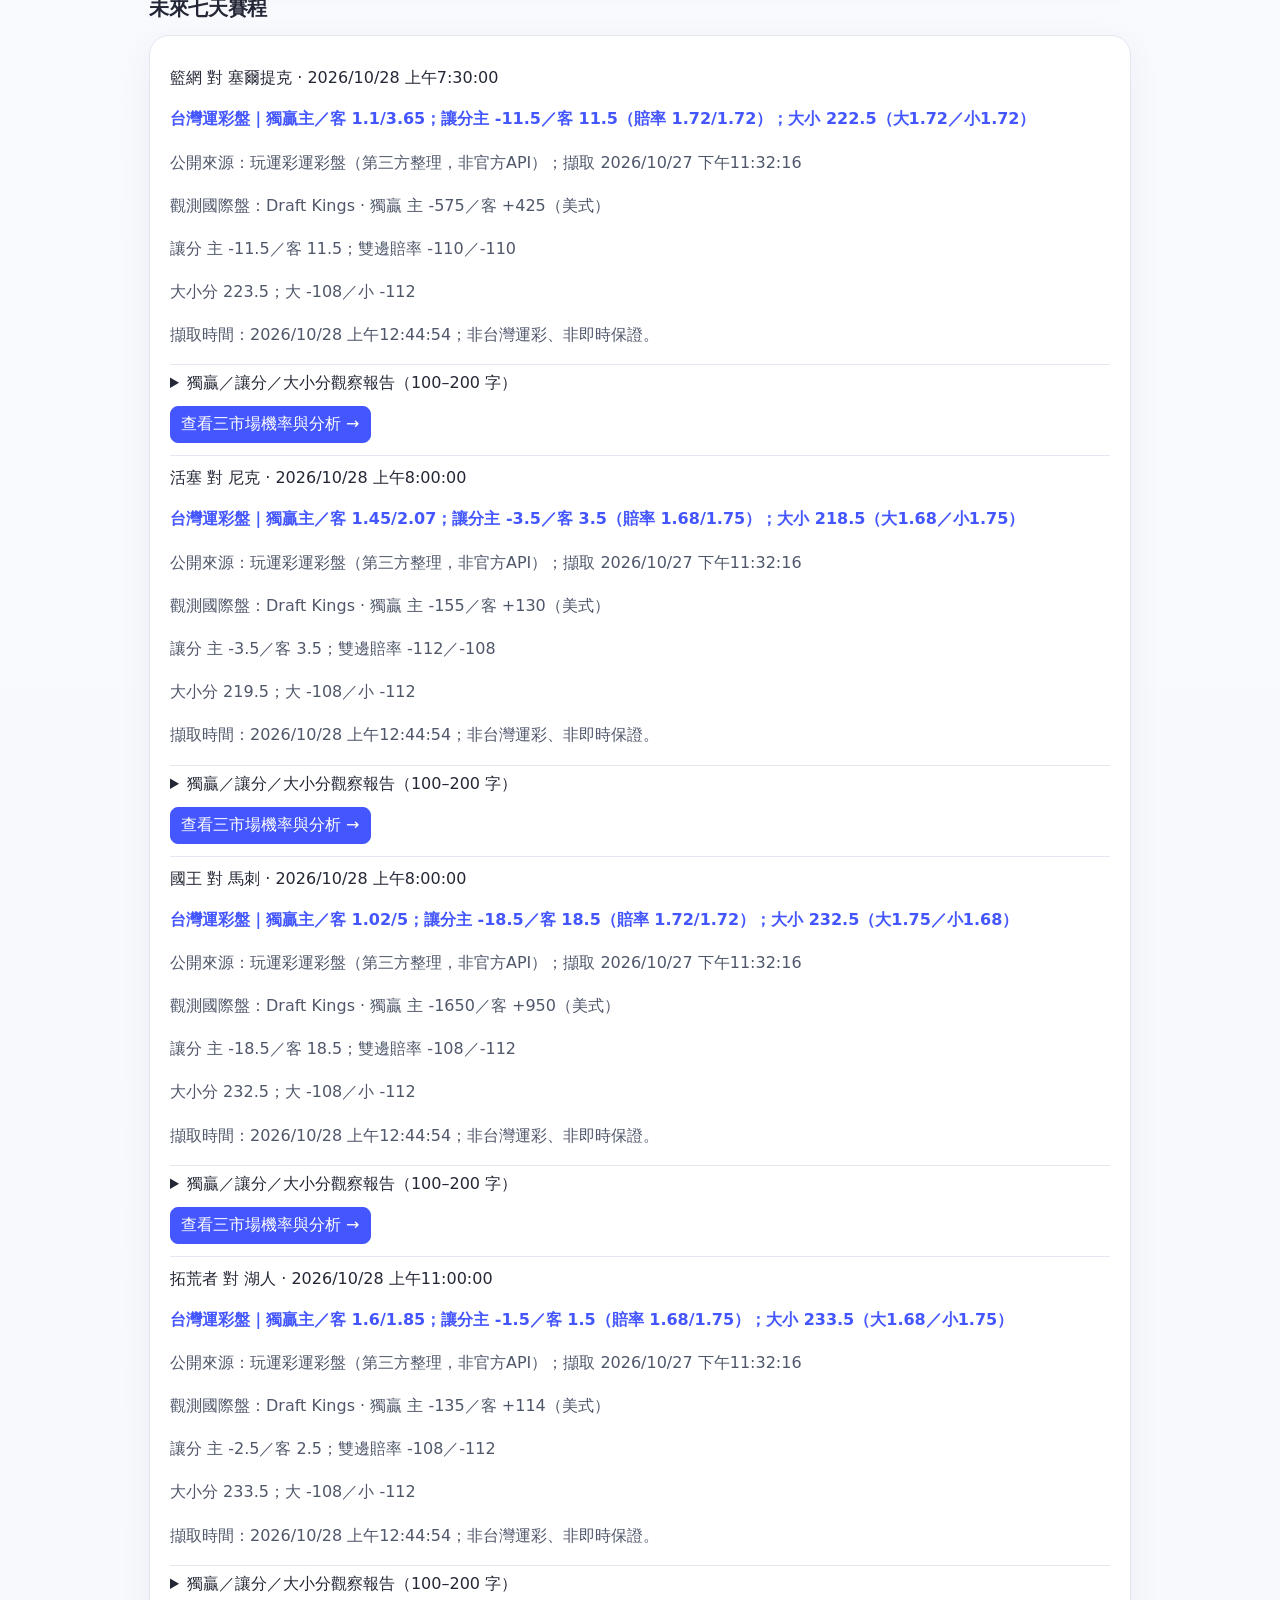
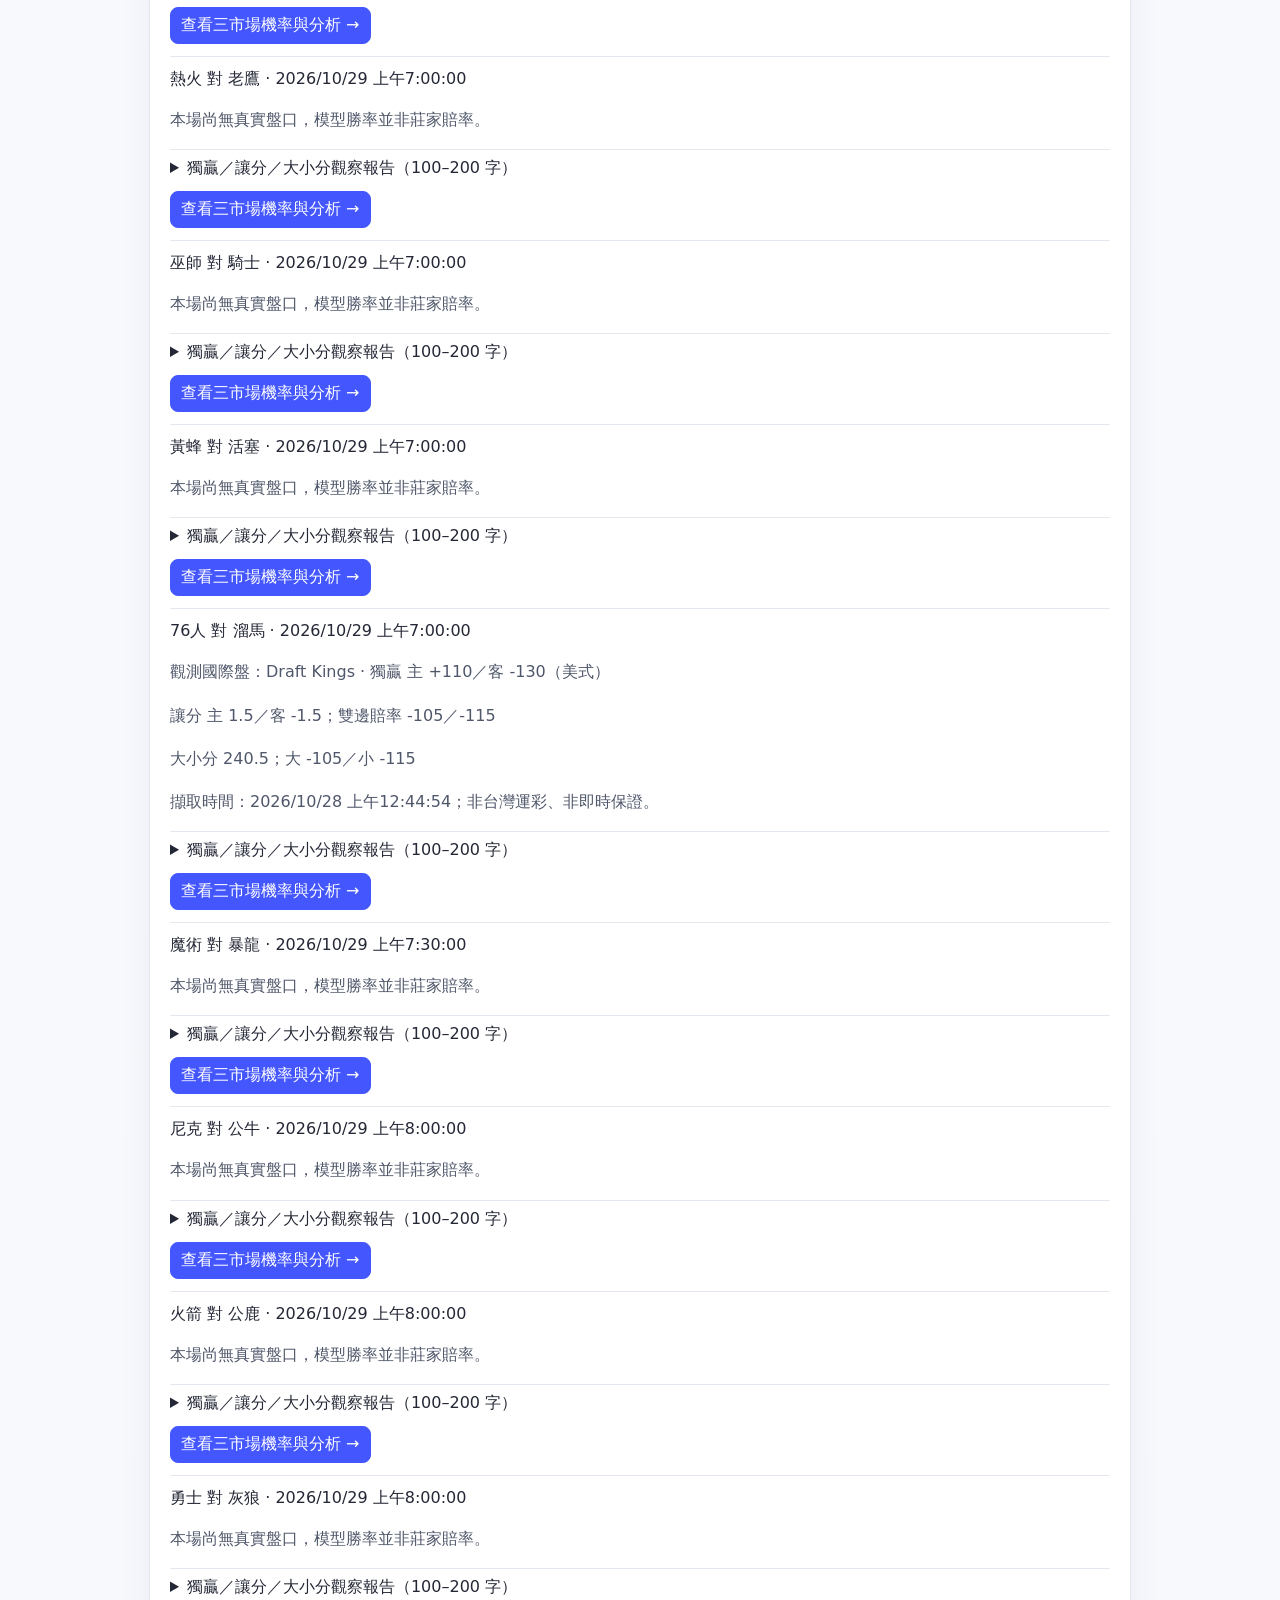
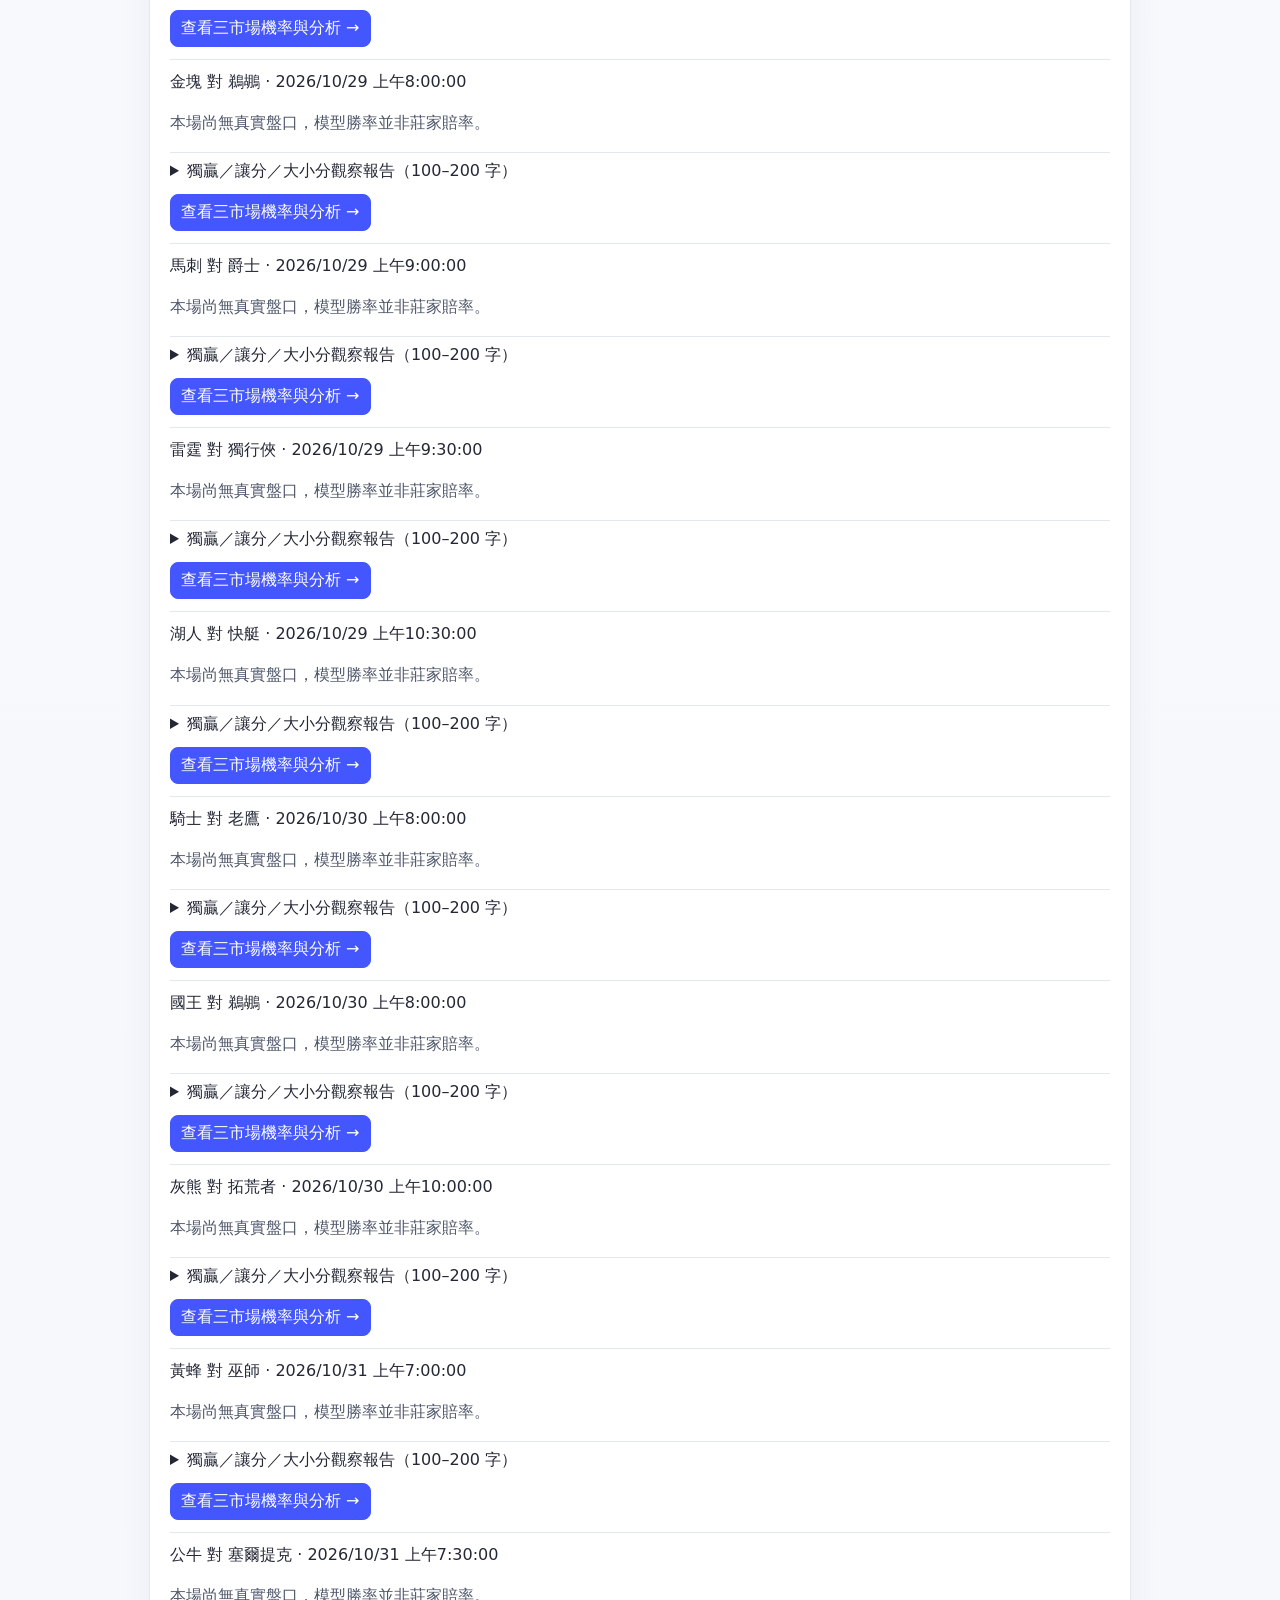
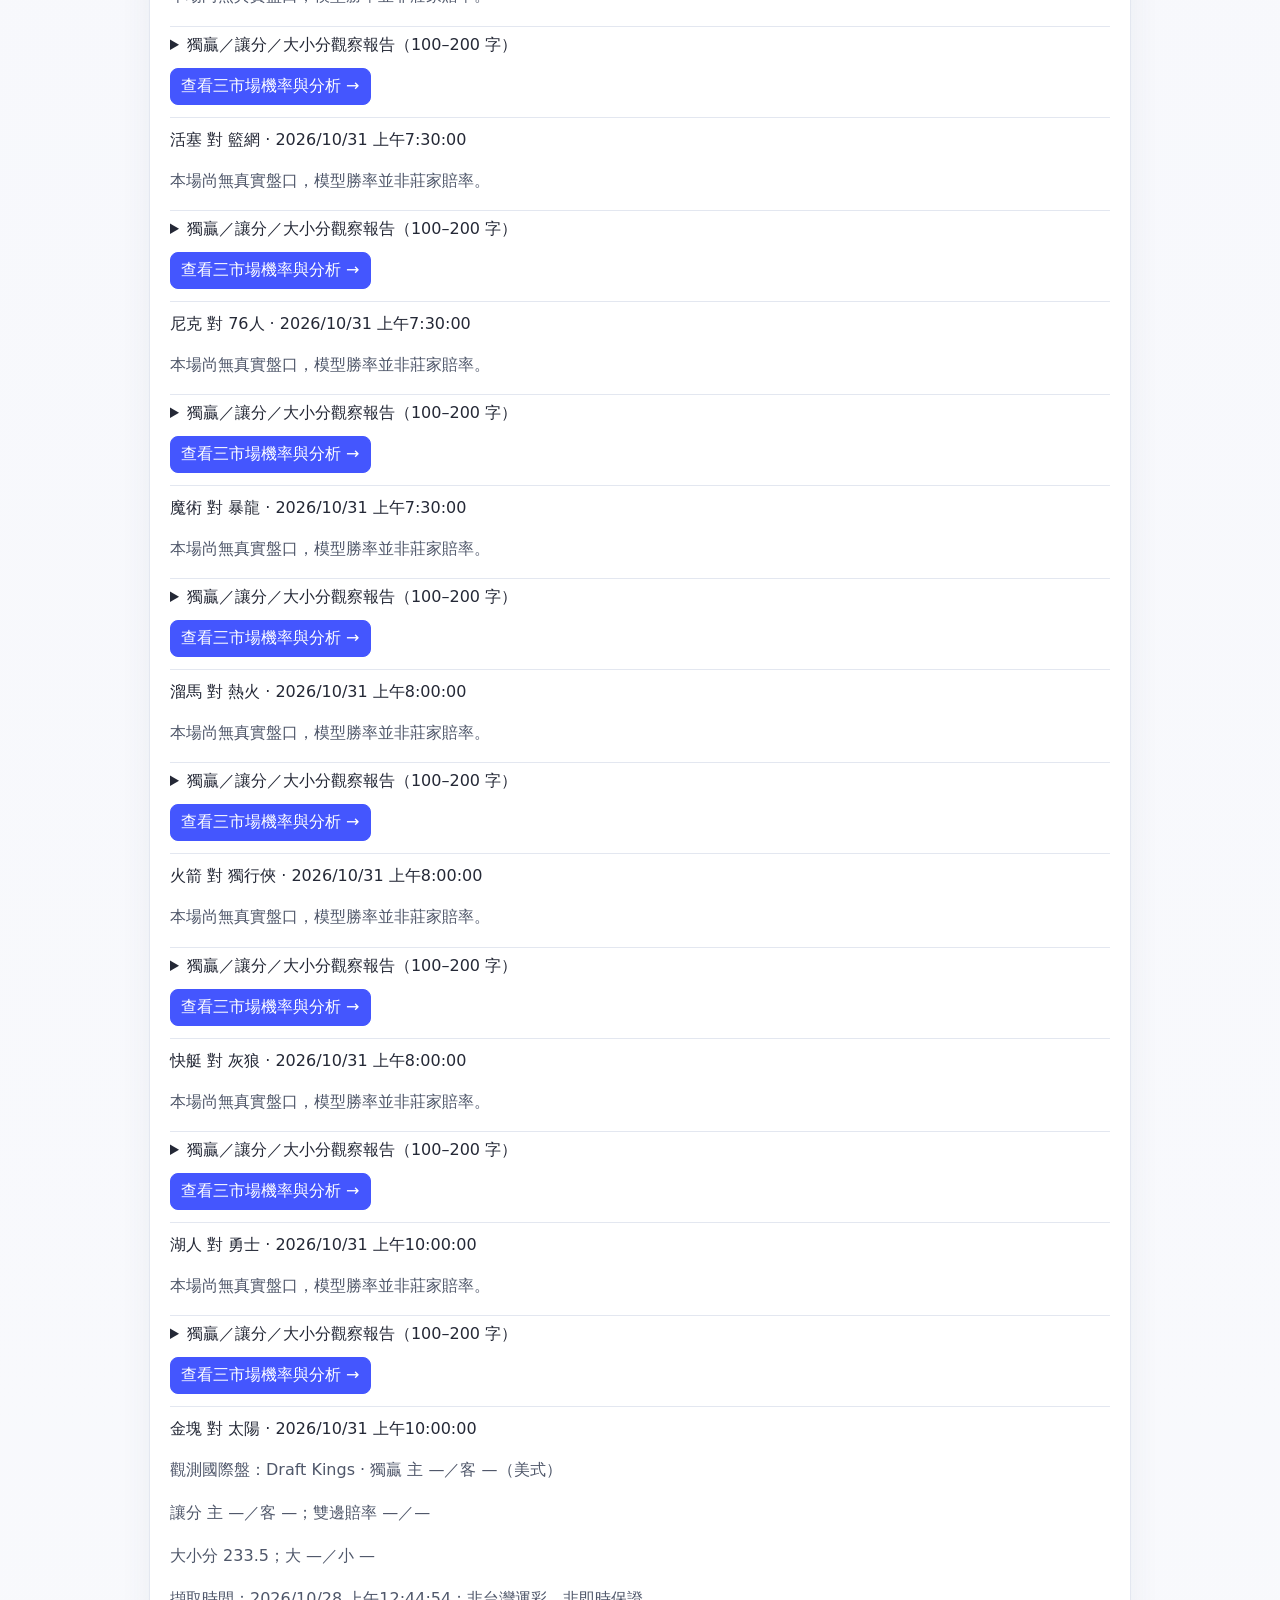
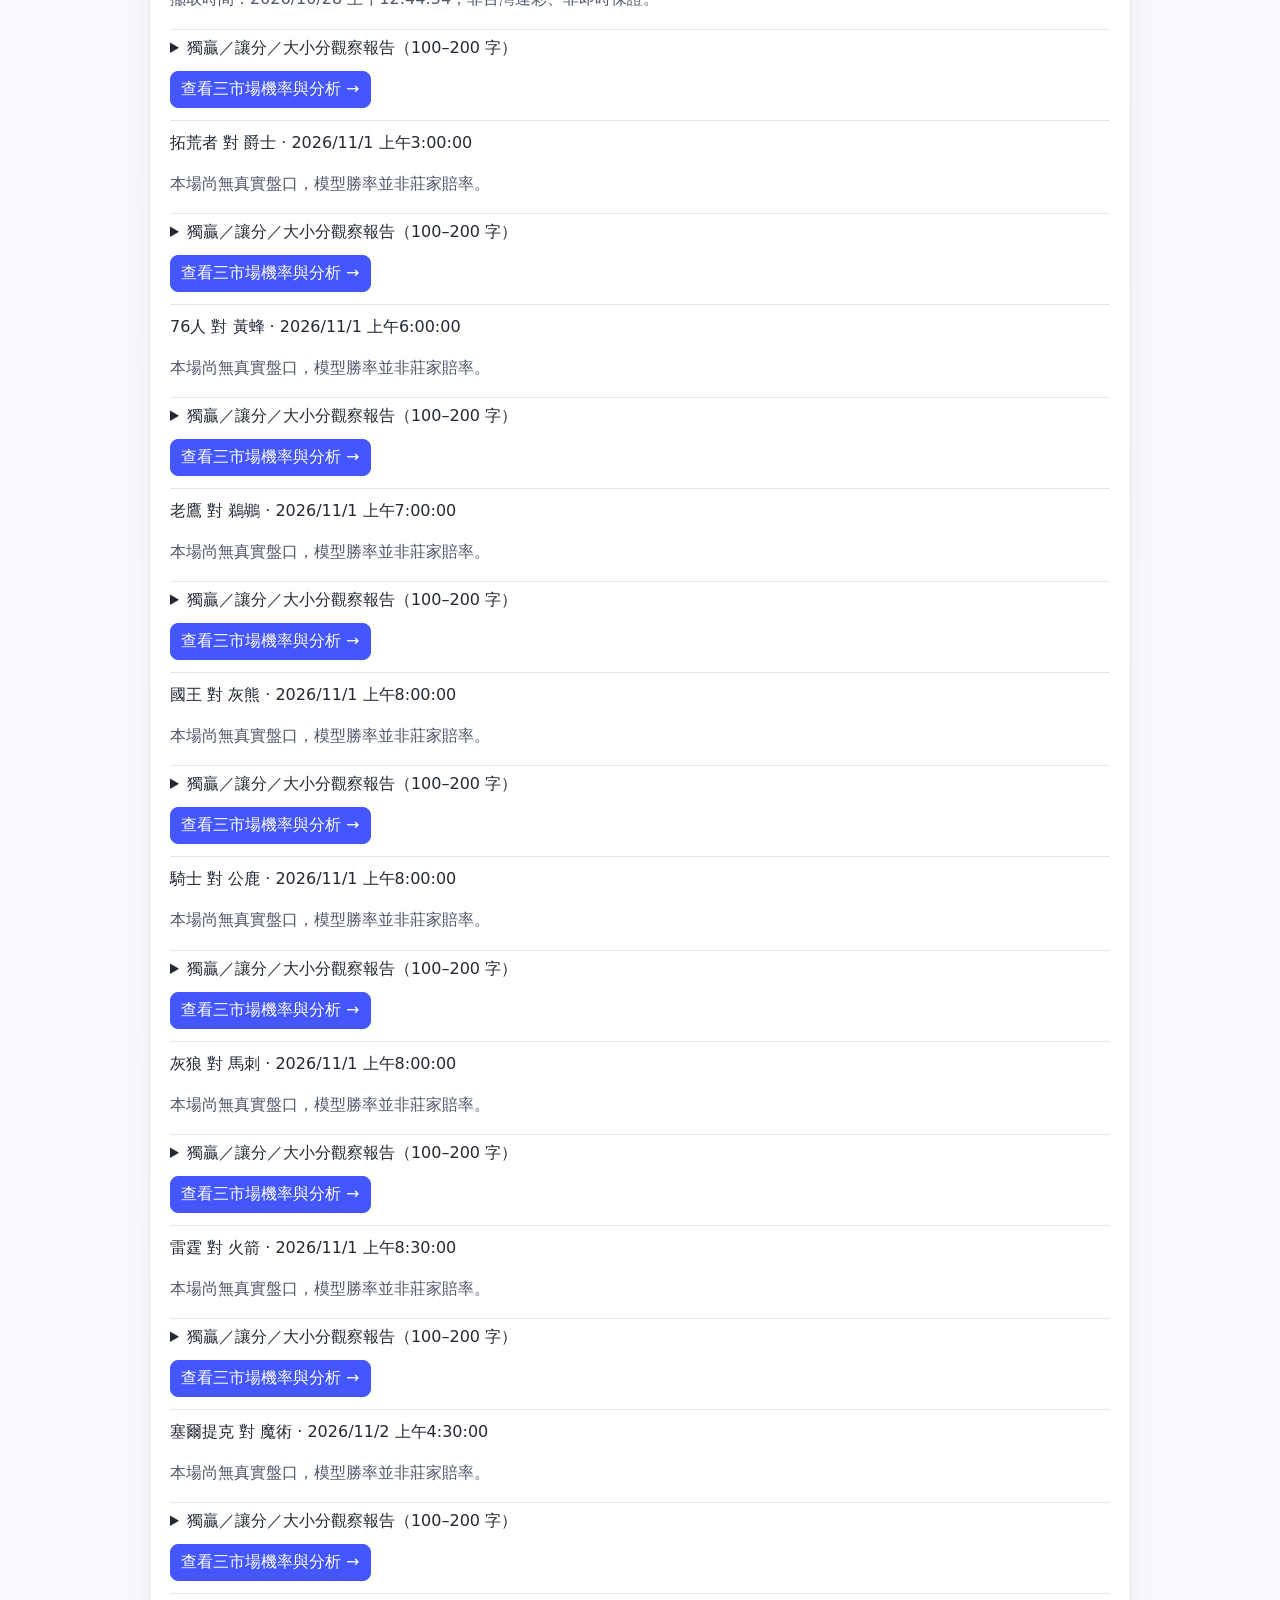
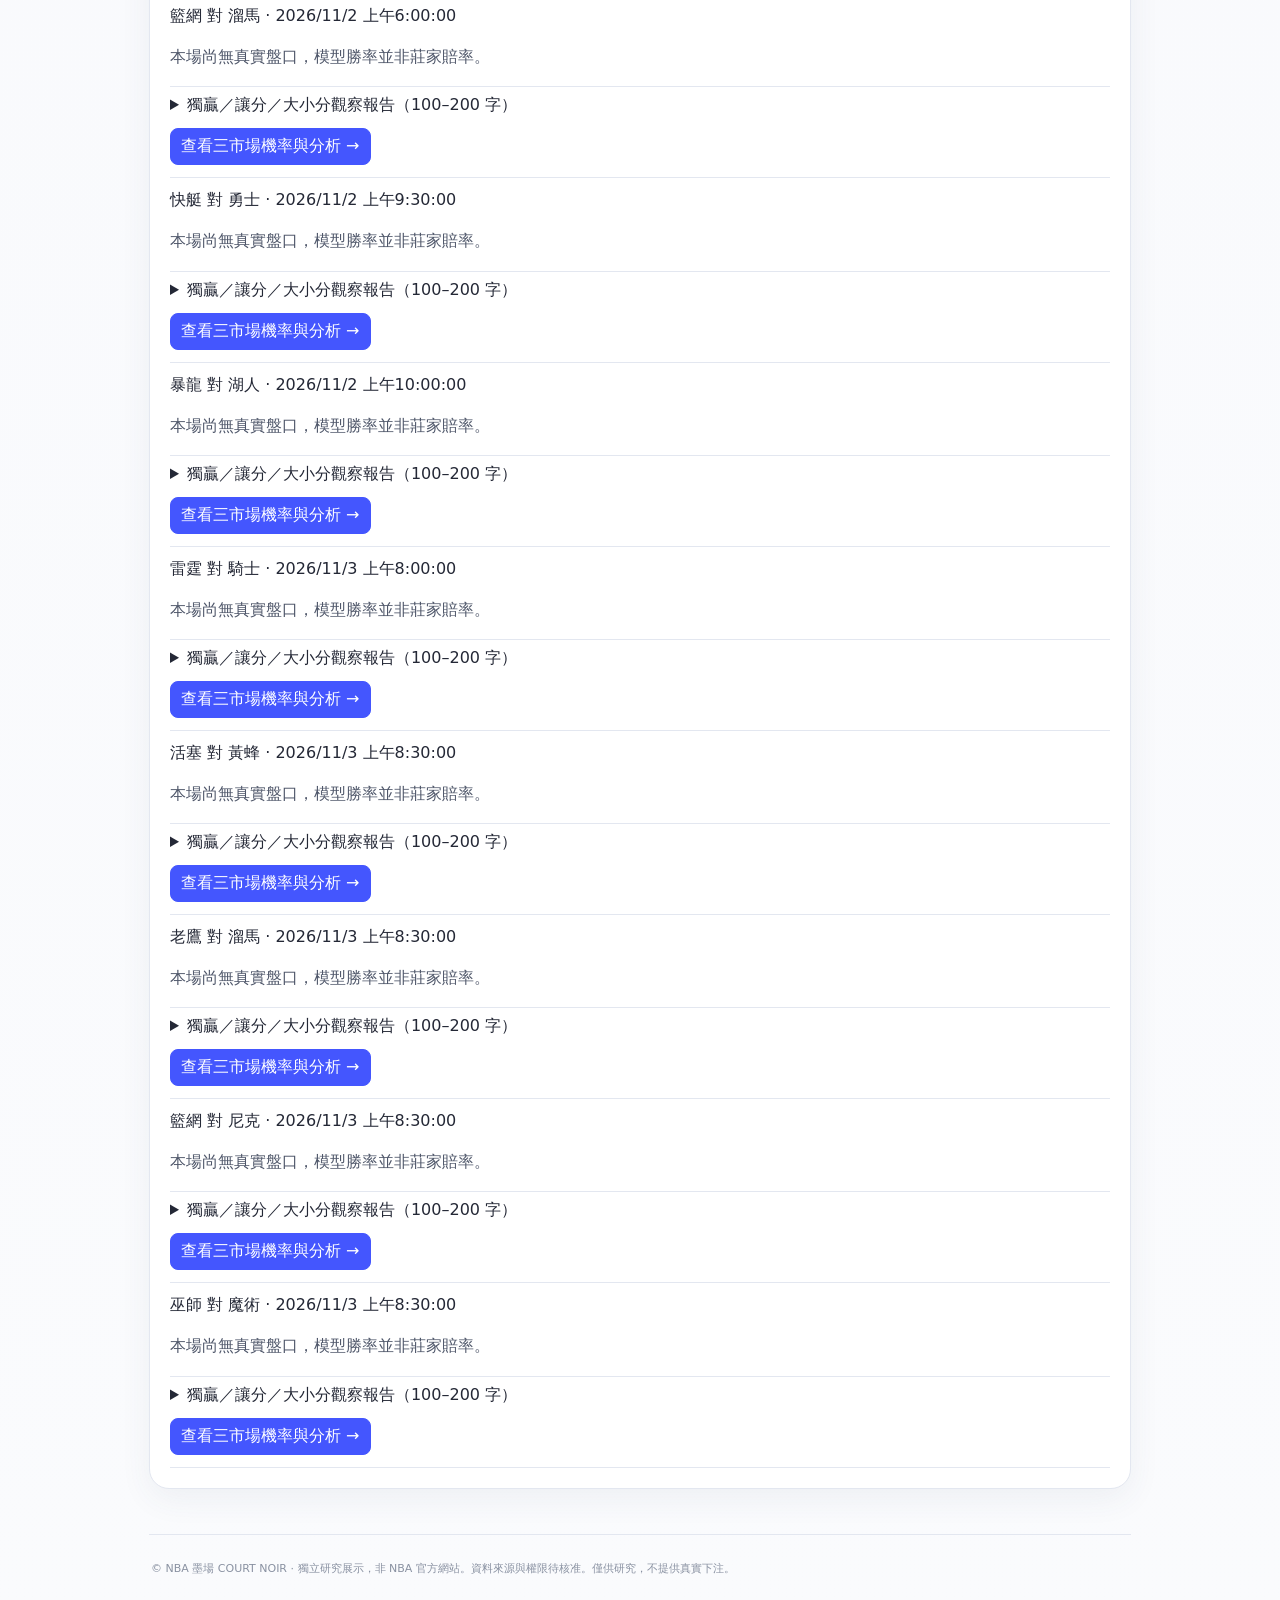
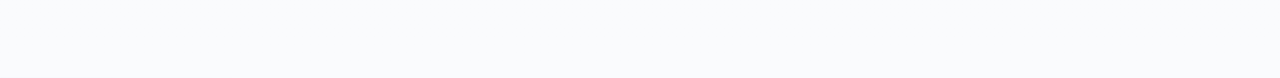
==== commit ea897e6b: "Launch Court Noir identity, optional opening motion and visible pregame briefs" ====
--- a/research.html
+++ b/research.html
@@ -1 +1 @@
-<!doctype html><html lang="zh-Hant"><head><meta charset="utf-8"><meta name="viewport" content="width=device-width,initial-scale=1"><meta name="theme-color" content="#F8F9FC"><title>NBA Paper Lab — Research Terminal</title><style>:root{font-family:-apple-system,BlinkMacSystemFont,"Noto Sans TC",sans-serif;color-scheme:dark}*{box-sizing:border-box}body{margin:0;background:radial-gradient(ellipse at 30% 0%,#20335a,#080f20 65%);color:#eaf0ff}main{max-width:850px;margin:auto;padding:22px 16px 70px}.eyebrow{color:#9cb8ee;font-size:11px;letter-spacing:2px;font-weight:700}h1{font-size:28px;letter-spacing:-1px;margin:8px 0}h2{font-size:17px}p{line-height:1.7;color:#aebbd1}.card{border:1px solid #2b3d5b;border-radius:19px;background:#121e33;padding:18px;margin:12px 0;box-shadow:0 12px 35px #0002}.status{display:inline-flex;gap:8px;align-items:center;color:#f6c978;background:#4c391a44;padding:8px 12px;border-radius:30px;font-size:12px}.dot{height:7px;width:7px;border-radius:50%;background:#f6c978}.tabs{display:flex;gap:8px;overflow-x:auto;padding:12px 0;scrollbar-width:none}.tabs button{white-space:nowrap;min-height:46px;border-radius:13px;background:#192741;border:1px solid #304362;color:#b9c8df;padding:11px 16px;font-weight:600}.tabs button[aria-selected=true]{background:#3c72e8;color:#fff;border-color:#81a7ff}button,input{font:inherit}button{cursor:pointer}button:focus-visible,input:focus-visible{outline:3px solid #8db9ff;outline-offset:3px}.pane[hidden]{display:none}.muted{font-size:13px;color:#95a7c2}.metric{font-size:30px;font-weight:800;margin:8px 0}.grid{display:grid;grid-template-columns:repeat(2,1fr);gap:10px}.grid .card{margin:0}input{width:100%;border:1px solid #3c5170;background:#0b172a;color:#fff;border-radius:12px;padding:14px}footer{font-size:12px;color:#8392ab;margin-top:30px}.cta{background:#254d91;color:white;border:1px solid #4c85df;padding:12px 18px;border-radius:12px}.tag{color:#82b6ff;font-size:12px}.pl-panel{background:#15253e;border:1px solid #344a6c;padding:16px;border-radius:15px;margin:10px 0}.pl-muted{font-size:13px;color:#a7b7d0;line-height:1.65}.pl-tag{display:inline-block;border:1px solid #6982a8;padding:5px 10px;border-radius:20px;font-size:12px}.pl-gauge{position:relative;width:210px;height:116px;margin:18px auto 0;border-radius:110px 110px 0 0;background:conic-gradient(from 270deg at 50% 100%,#c95c5c 0deg,#dfb95d 80deg,#5ab78d 180deg,transparent 180deg);overflow:hidden}.pl-gauge:after{content:"";position:absolute;left:24px;right:24px;bottom:0;height:82px;background:#15253e;border-radius:95px 95px 0 0}.pl-needle{position:absolute;bottom:0;left:50%;width:3px;height:87px;background:#fff;transform-origin:bottom center;z-index:2}.pl-gauge-value{position:absolute;bottom:9px;left:0;right:0;text-align:center;font-weight:800;font-size:23px;z-index:3}.audit-row{padding:12px 0;border-bottom:1px solid #344864}.audit-row summary{font-size:13px;font-weight:650;cursor:pointer;line-height:1.7}.audit-row p{font-size:12px;margin:6px 0}.audit-good{color:#91e4b0}.audit-bad{color:#f5b6ad}.audit-muted{color:#b3c3dc}.team-result{font-size:12px;line-height:1.8;padding:10px 0;border-bottom:1px solid #344864}.team-result strong{color:#d7e7ff}.team-metrics{display:grid;grid-template-columns:1fr 1fr;gap:7px}.team-metrics span{border:1px solid #364a66;border-radius:8px;background:#10213b;padding:7px;min-width:0;font-size:11px}.team-metrics b{display:block;font-size:15px;margin-top:5px}.team-controls{display:flex;gap:8px;margin:12px 0}.team-controls select{width:50%;min-width:0;border:1px solid #3c5170;background:#0b172a;color:#fff;border-radius:9px;padding:10px;min-height:44px}.lab-note{border-left:3px solid #f2ba68;padding:10px;background:#55412432;border-radius:7px;font-size:12px;line-height:1.7}select{color:#f7f9ff;background:#132541;border-radius:10px;border:1px solid #45648c;padding:12px;font:inherit;width:100%;min-width:0;min-height:44px}.apex-switch{display:flex;flex-wrap:wrap;gap:8px;margin:13px 0}.apex-button{padding:11px 12px;min-height:44px;border-radius:10px;border:1px solid #415f85;background:#1b2e4b;color:#d8e7ff;font-weight:600}.apex-button[aria-pressed=true]{background:#396ae1;border-color:#97b6ff;color:white}.apex-row{display:flex;justify-content:space-between;gap:12px;align-items:start;border-bottom:1px solid #344864;padding:11px 4px;font-size:12px;line-height:1.55}.apex-row span{color:#99accb}.apex-row strong{text-align:right;color:#e2edff;max-width:60%}</style><link rel="stylesheet" href="./theme-4456fe.css?v=20261027" media="all"><script src="./localization.js"></script><script src="./localization-extra.js"></script></head><body><main><a href="./" style="display:inline-block;padding:14px 0;color:#4456fe;font-weight:700">← 返回 Paper Lab 平台</a><header class="site-hero"><div class="eyebrow">NBA PAPER LAB · RESEARCH TERMINAL</div><h1>NBA <span>Paper Lab.</span></h1><p>更清楚的賽事研究：真實比分、30 隊效率、四市場歷史核對，以及 APEX v2.1 的賽前影子測試。</p><div class="status"><span class="dot"></span><span id="health">等待公開資料接入</span></div><div class="hero-meta"><span>DATA FIRST</span><span>APEX v2.1 RESEARCH</span><span>NO LIVE BETS</span></div></header><div class="overview-grid"><div class="card live-overview"><div class="eyebrow">DATA INTEGRITY</div><div class="metric" id="live-count">讀取中</div><p class="muted">公開比分快照每小時嘗試更新。非即時串流；傷病與部分國際盤口已有快照；模型仍屬試驗。</p><button class="cta" id="check" type="button">重新檢查資料</button><p id="check-result" class="muted" aria-live="polite"></p></div><div class="card model-overview"><div class="eyebrow">MODEL INTELLIGENCE</div><strong>模型預測儀表板</strong><p class="muted">查看獨贏、讓分與大小分指針；十季 Elo 已完成 2025–26 賽季逐場時序驗證，讓分與大小仍屬試驗模型。</p><button type="button" class="cta" id="open-research">開啟勝率指針與盤口比較 ↓</button></div></div><nav class="tabs" aria-label="研究分頁"><button type="button" aria-selected="true" data-target="games">賽事</button><button type="button" aria-selected="false" data-target="teams">球隊</button><button type="button" aria-selected="false" data-target="injuries">傷病</button><button type="button" aria-selected="false" data-target="models">模型</button><button type="button" aria-selected="false" data-target="apex-v21">APEX v2.1</button><button type="button" aria-selected="false" data-target="audit">四市場命中稽核</button><button type="button" aria-selected="false" data-target="quality">資料品質</button><button type="button" aria-selected="false" data-target="research">研究儀表板</button><button type="button" aria-selected="false" data-target="news">NBA 記者消息</button></nav><section class="pane" id="games"><h2>賽事資訊</h2><div class="card" id="games-data">正在載入賽事快照…</div><h2>近期已結束賽事：節次與球員數據</h2><div id="completed-details" class="card">正在載入完賽細節…</div><h2>未來七天賽程</h2><div id="upcoming-games" class="card">正在載入未來賽程…</div></section><section class="pane" id="teams" hidden><h2>30 隊研究</h2><input id="search" placeholder="搜尋球隊（例如 Lakers、Celtics）" aria-label="搜尋球隊"><div id="team-output" class="card">正在載入 30 隊名錄…</div><h2>30 隊前一季進階統計與雙隊比較</h2><p class="muted">以下為 2025–26 賽季彙整，並非本季即時能力。資料再發布權限仍待確認。</p><div id="team-compare" class="card">載入雙隊比較…</div></section><section class="pane" id="injuries" hidden><h2>傷病與出賽</h2><p class="muted">ESPN 公開傷病資訊。未列出不代表健康，是否出賽以官方公告為準。球員中文名稱含常用譯名及部分音譯。</p><div id="injuries-data" class="card">載入傷病快照…</div></section><section class="pane" id="models" hidden><h2>獨贏模型與歷史時序驗證</h2><div class="grid"><div class="card"><div class="eyebrow">2025–26 賽季滾動驗證場次</div><div class="metric" id="model-sample">—</div><div class="muted">固定參數，每場預測時僅使用當時已完賽資料</div></div><div class="card"><div class="eyebrow">2025–26 獨贏 Brier Score</div><div class="metric" id="model-brier">—</div><div class="muted">越低越好；不等於投注報酬或正期望值</div></div><div class="card"><div class="eyebrow">2025–26 獨贏 Log Loss</div><div class="metric" id="model-logloss">—</div><div class="muted">對高信心誤判更加敏感</div></div></div><p>讓分／大小分模型目前只有比分分差誤差的樣本外測試，還沒有完整歷史盤口的過盤率校準。<span id="model-score-mae">正在讀取歷史分差與總分預測誤差…</span> 僅供紙上研究，不提供下注操作。</p></section><section class="pane" id="apex-v21" hidden><h2>APEX v2.1｜分差與總分聯合模型</h2><p class="muted">真正賽前保存的獨立研究模型；提供 Elo 並行比較、研究模型原理及資料品質限制。尚無可驗證樣本時不顯示虛構勝率。</p><div id="apex-v21-terminal" aria-live="polite"><div class="card">正在讀取 APEX v2.1 私人研究聚合狀態…</div></div></section><section class="pane" id="audit" hidden><h2>10/24–10/25 四市場賽前命中稽核</h2><p class="muted">從開賽前逾 60 分鐘保存的 GitHub 版本比對完賽結果。讓分與大小分為試驗模型對當時參考線的分析，並非已取得再發布授權或經校準的博彩公司績效。</p><div id="audit-metrics" class="grid"></div><div class="card"><h2>按日期與市場查看逐場結果</h2><div class="grid"><select id="audit-day" aria-label="比對日期"><option value="all">兩天合計</option><option value="2026-10-24">2026/10/24</option><option value="2026-10-25">2026/10/25</option></select><select id="audit-market" aria-label="比對市場"><option value="moneyline">獨贏</option><option value="spread">讓分／受讓</option><option value="over">大分</option><option value="under">小分</option><option value="total">大小分合計</option></select></div><p class="muted" id="audit-count"></p><div id="audit-results"></div></div><div class="card" id="learning-status"><h2>模型進化與限制</h2>載入研究狀態…</div></section><section class="pane" id="quality" hidden><h2>資料品質</h2><div class="card"><div class="tag">SOURCE STATUS</div><p>公開賽事與研究資料定期更新</p><p>更新時間：詳見各頁快照</p><p>授權狀態：待確認</p></div></section><section class="pane" id="news" hidden><h2>NBA 記者與官方消息</h2><p class="muted">以官方出賽公告優先，其次是署名記者新聞。X 帳號僅提供來源連結；未授權接入 X API 前，不宣稱已監控即時貼文。任何社群消息均需再次核實。</p><div id="news-articles" class="card">正在載入 NBA 新聞快照…</div><h2>官方與 X 記者關注清單</h2><div id="insiders-list" class="card">載入來源清單…</div></section><section class="pane" id="research" hidden><div id="research-terminal"><h2>獨贏／讓分／大小分分析儀表板</h2><p class="pl-muted" id="pl-market-coverage">正在核對實際盤口的覆蓋率…</p><p class="pl-muted">可切換獨贏、讓分／受讓、大分與小分。獨贏十季 Elo 已完成 2025–26 賽季逐場時序驗證；讓分、大小分仍是未校準的試驗模型，盤口機率與模型機率請分開判讀。</p><div id="pl-predictions" class="pl-panel"></div><h2>台灣 NBA 運彩盤（玩運彩公開整理）</h2><div id="pl-tw-odds" class="pl-panel">載入台灣盤口快照…</div><h2>國際盤口比較（DraftKings 等）</h2><div id="pl-odds" class="pl-panel"></div><h2>資料來源與授權</h2><div id="pl-sources"></div><p id="pl-update" class="pl-muted"></p><button id="pl-refresh" class="cta">更新研究資料</button></div></section><footer>© NBA Paper Lab · 獨立研究展示，非 NBA 官方網站。資料來源與權限待核准。僅供研究，不提供真實下注。</footer></main><script>"use strict";const buttons=[...document.querySelectorAll("[data-target]")];for(const b of buttons){b.addEventListener("click",()=>{for(const x of buttons){const active=x===b;x.setAttribute("aria-selected",String(active));document.getElementById(x.dataset.target).hidden=!active}})}document.getElementById("check").addEventListener("click",()=>{document.getElementById("check-result").textContent="正在重新讀取比分快照…";loadScoreboard().then(()=>document.getElementById("check-result").textContent="檢查完成，請確認資料時間。")});document.getElementById("search").addEventListener("input",e=>{const q=e.target.value.trim();document.getElementById("team-output").textContent=q?"搜尋「"+q+"」：球隊進階統計尚未接入。":"球隊進階統計尚未接入。"});async function loadScoreboard(){const target=document.getElementById("games-data"),health=document.getElementById("health"),count=document.getElementById("live-count");try{const r=await fetch("./data/scoreboard.json?t="+Date.now(),{cache:"no-store"});if(!r.ok)throw Error("HTTP "+r.status);const d=await r.json();if(!Array.isArray(d.games))throw Error("資料格式異常");const age=(Date.now()-Date.parse(d.captured_at))/3600000;if(!Number.isFinite(age))throw Error("時間格式異常");health.textContent=(age>3?"資料過期 · ":"快照可用 · ")+new Date(d.captured_at).toLocaleString("zh-TW",{timeZone:"Asia/Taipei"})+" 台灣時間";count.textContent=d.games.length+" 場";document.getElementById("quality-source").textContent="比分來源："+(d.source||"未標示");document.getElementById("quality-updated").textContent="最後更新："+new Date(d.captured_at).toLocaleString("zh-TW",{timeZone:"Asia/Taipei"})+"（台灣時間）";target.replaceChildren();if(!d.games.length){target.textContent="這次快照沒有賽事；請確認賽程日期。";return}for(const g of d.games){const row=document.createElement("div");row.style.cssText="padding:13px 0;border-bottom:1px solid #304362";const name=document.createElement("strong");name.textContent=g.away+" @ "+g.home;const detail=document.createElement("p");detail.className="muted";detail.textContent=g.status+" · "+(g.away_score==null?"比分未公布":g.away_score+" - "+g.home_score);name.textContent=window.NbaZh.teamShort(g.away)+" 對 "+window.NbaZh.teamShort(g.home);row.append(name,detail);target.append(row)}}catch(e){health.textContent="賽事資料尚未就緒";count.textContent="—";target.textContent="尚無可用的賽事快照（"+e.message+"）。";document.getElementById("quality-source").textContent="比分來源：載入失敗" }}loadScoreboard();document.getElementById("open-research").addEventListener("click",()=>{document.querySelector('[data-target="research"]').click();document.getElementById("research").scrollIntoView({behavior:"smooth",block:"start"})});const teamNames=[["ATL","Atlanta Hawks","亞特蘭大老鷹"],["BOS","Boston Celtics","波士頓塞爾提克"],["BKN","Brooklyn Nets","布魯克林籃網"],["CHA","Charlotte Hornets","夏洛特黃蜂"],["CHI","Chicago Bulls","芝加哥公牛"],["CLE","Cleveland Cavaliers","克里夫蘭騎士"],["DAL","Dallas Mavericks","達拉斯獨行俠"],["DEN","Denver Nuggets","丹佛金塊"],["DET","Detroit Pistons","底特律活塞"],["GSW","Golden State Warriors","金州勇士"],["HOU","Houston Rockets","休士頓火箭"],["IND","Indiana Pacers","印第安納溜馬"],["LAC","LA Clippers","洛杉磯快艇"],["LAL","Los Angeles Lakers","洛杉磯湖人"],["MEM","Memphis Grizzlies","曼菲斯灰熊"],["MIA","Miami Heat","邁阿密熱火"],["MIL","Milwaukee Bucks","密爾瓦基公鹿"],["MIN","Minnesota Timberwolves","明尼蘇達灰狼"],["NOP","New Orleans Pelicans","紐奧良鵜鶘"],["NYK","New York Knicks","紐約尼克"],["OKC","Oklahoma City Thunder","奧克拉荷馬雷霆"],["ORL","Orlando Magic","奧蘭多魔術"],["PHI","Philadelphia 76ers","費城76人"],["PHX","Phoenix Suns","鳳凰城太陽"],["POR","Portland Trail Blazers","波特蘭拓荒者"],["SAC","Sacramento Kings","沙加緬度國王"],["SAS","San Antonio Spurs","聖安東尼奧馬刺"],["TOR","Toronto Raptors","多倫多暴龍"],["UTA","Utah Jazz","猶他爵士"],["WAS","Washington Wizards","華盛頓巫師"]];function showDirectory(){const q=document.getElementById("search").value.toLowerCase().trim(),out=document.getElementById("team-output");out.replaceChildren();let matches=teamNames.filter(t=>t.join(" ").toLowerCase().includes(q));if(!matches.length){out.textContent="找不到符合的球隊";return}for(const t of matches){const div=document.createElement("div");div.style.cssText="padding:9px 0;border-bottom:1px solid #304362";div.textContent=t[0]+" · "+t[2]+" / "+t[1];out.append(div)}}showDirectory();document.querySelector("#quality .card").innerHTML='<div class="tag">SOURCE STATUS</div><p id="quality-source">比分來源：載入中</p><p id="quality-updated">最後更新：載入中</p><p>30 隊名錄：已載入（靜態參考資料）</p><p>十年歷史：回填中；傷病／部分國際盤口已接通，台灣盤口仍待授權</p><p>資料再發布權限：待確認</p>';</script><script src="./research-dashboard.js" defer></script><script src="./game-details.js" defer></script><script src="./injuries.js" defer></script><script src="./team-analytics.js" defer></script><script src="./audit-dashboard.js" defer></script><script src="./apex-dashboard.js" defer></script><script src="./news.js" defer></script></body></html>+<!doctype html><html lang="zh-Hant"><head><meta charset="utf-8"><meta name="viewport" content="width=device-width,initial-scale=1"><meta name="theme-color" content="#F8F9FC"><title>墨場 COURT NOIR — 研究紀錄</title><style>:root{font-family:-apple-system,BlinkMacSystemFont,"Noto Sans TC",sans-serif;color-scheme:dark}*{box-sizing:border-box}body{margin:0;background:radial-gradient(ellipse at 30% 0%,#20335a,#080f20 65%);color:#eaf0ff}main{max-width:850px;margin:auto;padding:22px 16px 70px}.eyebrow{color:#9cb8ee;font-size:11px;letter-spacing:2px;font-weight:700}h1{font-size:28px;letter-spacing:-1px;margin:8px 0}h2{font-size:17px}p{line-height:1.7;color:#aebbd1}.card{border:1px solid #2b3d5b;border-radius:19px;background:#121e33;padding:18px;margin:12px 0;box-shadow:0 12px 35px #0002}.status{display:inline-flex;gap:8px;align-items:center;color:#f6c978;background:#4c391a44;padding:8px 12px;border-radius:30px;font-size:12px}.dot{height:7px;width:7px;border-radius:50%;background:#f6c978}.tabs{display:flex;gap:8px;overflow-x:auto;padding:12px 0;scrollbar-width:none}.tabs button{white-space:nowrap;min-height:46px;border-radius:13px;background:#192741;border:1px solid #304362;color:#b9c8df;padding:11px 16px;font-weight:600}.tabs button[aria-selected=true]{background:#3c72e8;color:#fff;border-color:#81a7ff}button,input{font:inherit}button{cursor:pointer}button:focus-visible,input:focus-visible{outline:3px solid #8db9ff;outline-offset:3px}.pane[hidden]{display:none}.muted{font-size:13px;color:#95a7c2}.metric{font-size:30px;font-weight:800;margin:8px 0}.grid{display:grid;grid-template-columns:repeat(2,1fr);gap:10px}.grid .card{margin:0}input{width:100%;border:1px solid #3c5170;background:#0b172a;color:#fff;border-radius:12px;padding:14px}footer{font-size:12px;color:#8392ab;margin-top:30px}.cta{background:#254d91;color:white;border:1px solid #4c85df;padding:12px 18px;border-radius:12px}.tag{color:#82b6ff;font-size:12px}.pl-panel{background:#15253e;border:1px solid #344a6c;padding:16px;border-radius:15px;margin:10px 0}.pl-muted{font-size:13px;color:#a7b7d0;line-height:1.65}.pl-tag{display:inline-block;border:1px solid #6982a8;padding:5px 10px;border-radius:20px;font-size:12px}.pl-gauge{position:relative;width:210px;height:116px;margin:18px auto 0;border-radius:110px 110px 0 0;background:conic-gradient(from 270deg at 50% 100%,#c95c5c 0deg,#dfb95d 80deg,#5ab78d 180deg,transparent 180deg);overflow:hidden}.pl-gauge:after{content:"";position:absolute;left:24px;right:24px;bottom:0;height:82px;background:#15253e;border-radius:95px 95px 0 0}.pl-needle{position:absolute;bottom:0;left:50%;width:3px;height:87px;background:#fff;transform-origin:bottom center;z-index:2}.pl-gauge-value{position:absolute;bottom:9px;left:0;right:0;text-align:center;font-weight:800;font-size:23px;z-index:3}.audit-row{padding:12px 0;border-bottom:1px solid #344864}.audit-row summary{font-size:13px;font-weight:650;cursor:pointer;line-height:1.7}.audit-row p{font-size:12px;margin:6px 0}.audit-good{color:#91e4b0}.audit-bad{color:#f5b6ad}.audit-muted{color:#b3c3dc}.team-result{font-size:12px;line-height:1.8;padding:10px 0;border-bottom:1px solid #344864}.team-result strong{color:#d7e7ff}.team-metrics{display:grid;grid-template-columns:1fr 1fr;gap:7px}.team-metrics span{border:1px solid #364a66;border-radius:8px;background:#10213b;padding:7px;min-width:0;font-size:11px}.team-metrics b{display:block;font-size:15px;margin-top:5px}.team-controls{display:flex;gap:8px;margin:12px 0}.team-controls select{width:50%;min-width:0;border:1px solid #3c5170;background:#0b172a;color:#fff;border-radius:9px;padding:10px;min-height:44px}.lab-note{border-left:3px solid #f2ba68;padding:10px;background:#55412432;border-radius:7px;font-size:12px;line-height:1.7}select{color:#f7f9ff;background:#132541;border-radius:10px;border:1px solid #45648c;padding:12px;font:inherit;width:100%;min-width:0;min-height:44px}.apex-switch{display:flex;flex-wrap:wrap;gap:8px;margin:13px 0}.apex-button{padding:11px 12px;min-height:44px;border-radius:10px;border:1px solid #415f85;background:#1b2e4b;color:#d8e7ff;font-weight:600}.apex-button[aria-pressed=true]{background:#396ae1;border-color:#97b6ff;color:white}.apex-row{display:flex;justify-content:space-between;gap:12px;align-items:start;border-bottom:1px solid #344864;padding:11px 4px;font-size:12px;line-height:1.55}.apex-row span{color:#99accb}.apex-row strong{text-align:right;color:#e2edff;max-width:60%}</style><link rel="stylesheet" href="./theme-4456fe.css?v=20261027" media="all"><script src="./localization.js"></script><script src="./localization-extra.js"></script></head><body><main><a href="./" style="display:inline-block;padding:14px 0;color:#4456fe;font-weight:700">← 返回 墨場 COURT NOIR 平台</a><header class="site-hero"><div class="eyebrow">NBA PAPER LAB · RESEARCH TERMINAL</div><h1>NBA <span>墨場 COURT NOIR.</span></h1><p>更清楚的賽事研究：真實比分、30 隊效率、四市場歷史核對，以及 APEX v2.1 的賽前影子測試。</p><div class="status"><span class="dot"></span><span id="health">等待公開資料接入</span></div><div class="hero-meta"><span>DATA FIRST</span><span>APEX v2.1 RESEARCH</span><span>NO LIVE BETS</span></div></header><div class="overview-grid"><div class="card live-overview"><div class="eyebrow">DATA INTEGRITY</div><div class="metric" id="live-count">讀取中</div><p class="muted">公開比分快照每小時嘗試更新。非即時串流；傷病與部分國際盤口已有快照；模型仍屬試驗。</p><button class="cta" id="check" type="button">重新檢查資料</button><p id="check-result" class="muted" aria-live="polite"></p></div><div class="card model-overview"><div class="eyebrow">MODEL INTELLIGENCE</div><strong>模型預測儀表板</strong><p class="muted">查看獨贏、讓分與大小分指針；十季 Elo 已完成 2025–26 賽季逐場時序驗證，讓分與大小仍屬試驗模型。</p><button type="button" class="cta" id="open-research">開啟勝率指針與盤口比較 ↓</button></div></div><nav class="tabs" aria-label="研究分頁"><button type="button" aria-selected="true" data-target="games">賽事</button><button type="button" aria-selected="false" data-target="teams">球隊</button><button type="button" aria-selected="false" data-target="injuries">傷病</button><button type="button" aria-selected="false" data-target="models">模型</button><button type="button" aria-selected="false" data-target="apex-v21">APEX v2.1</button><button type="button" aria-selected="false" data-target="audit">四市場命中稽核</button><button type="button" aria-selected="false" data-target="quality">資料品質</button><button type="button" aria-selected="false" data-target="research">研究儀表板</button><button type="button" aria-selected="false" data-target="news">NBA 記者消息</button></nav><section class="pane" id="games"><h2>賽事資訊</h2><div class="card" id="games-data">正在載入賽事快照…</div><h2>近期已結束賽事：節次與球員數據</h2><div id="completed-details" class="card">正在載入完賽細節…</div><h2>未來七天賽程</h2><div id="upcoming-games" class="card">正在載入未來賽程…</div></section><section class="pane" id="teams" hidden><h2>30 隊研究</h2><input id="search" placeholder="搜尋球隊（例如 Lakers、Celtics）" aria-label="搜尋球隊"><div id="team-output" class="card">正在載入 30 隊名錄…</div><h2>30 隊前一季進階統計與雙隊比較</h2><p class="muted">以下為 2025–26 賽季彙整，並非本季即時能力。資料再發布權限仍待確認。</p><div id="team-compare" class="card">載入雙隊比較…</div></section><section class="pane" id="injuries" hidden><h2>傷病與出賽</h2><p class="muted">ESPN 公開傷病資訊。未列出不代表健康，是否出賽以官方公告為準。球員中文名稱含常用譯名及部分音譯。</p><div id="injuries-data" class="card">載入傷病快照…</div></section><section class="pane" id="models" hidden><h2>獨贏模型與歷史時序驗證</h2><div class="grid"><div class="card"><div class="eyebrow">2025–26 賽季滾動驗證場次</div><div class="metric" id="model-sample">—</div><div class="muted">固定參數，每場預測時僅使用當時已完賽資料</div></div><div class="card"><div class="eyebrow">2025–26 獨贏 Brier Score</div><div class="metric" id="model-brier">—</div><div class="muted">越低越好；不等於投注報酬或正期望值</div></div><div class="card"><div class="eyebrow">2025–26 獨贏 Log Loss</div><div class="metric" id="model-logloss">—</div><div class="muted">對高信心誤判更加敏感</div></div></div><p>讓分／大小分模型目前只有比分分差誤差的樣本外測試，還沒有完整歷史盤口的過盤率校準。<span id="model-score-mae">正在讀取歷史分差與總分預測誤差…</span> 僅供紙上研究，不提供下注操作。</p></section><section class="pane" id="apex-v21" hidden><h2>APEX v2.1｜分差與總分聯合模型</h2><p class="muted">真正賽前保存的獨立研究模型；提供 Elo 並行比較、研究模型原理及資料品質限制。尚無可驗證樣本時不顯示虛構勝率。</p><div id="apex-v21-terminal" aria-live="polite"><div class="card">正在讀取 APEX v2.1 私人研究聚合狀態…</div></div></section><section class="pane" id="audit" hidden><h2>10/24–10/25 四市場賽前命中稽核</h2><p class="muted">從開賽前逾 60 分鐘保存的 GitHub 版本比對完賽結果。讓分與大小分為試驗模型對當時參考線的分析，並非已取得再發布授權或經校準的博彩公司績效。</p><div id="audit-metrics" class="grid"></div><div class="card"><h2>按日期與市場查看逐場結果</h2><div class="grid"><select id="audit-day" aria-label="比對日期"><option value="all">兩天合計</option><option value="2026-10-24">2026/10/24</option><option value="2026-10-25">2026/10/25</option></select><select id="audit-market" aria-label="比對市場"><option value="moneyline">獨贏</option><option value="spread">讓分／受讓</option><option value="over">大分</option><option value="under">小分</option><option value="total">大小分合計</option></select></div><p class="muted" id="audit-count"></p><div id="audit-results"></div></div><div class="card" id="learning-status"><h2>模型進化與限制</h2>載入研究狀態…</div></section><section class="pane" id="quality" hidden><h2>資料品質</h2><div class="card"><div class="tag">SOURCE STATUS</div><p>公開賽事與研究資料定期更新</p><p>更新時間：詳見各頁快照</p><p>授權狀態：待確認</p></div></section><section class="pane" id="news" hidden><h2>NBA 記者與官方消息</h2><p class="muted">以官方出賽公告優先，其次是署名記者新聞。X 帳號僅提供來源連結；未授權接入 X API 前，不宣稱已監控即時貼文。任何社群消息均需再次核實。</p><div id="news-articles" class="card">正在載入 NBA 新聞快照…</div><h2>官方與 X 記者關注清單</h2><div id="insiders-list" class="card">載入來源清單…</div></section><section class="pane" id="research" hidden><div id="research-terminal"><h2>獨贏／讓分／大小分分析儀表板</h2><p class="pl-muted" id="pl-market-coverage">正在核對實際盤口的覆蓋率…</p><p class="pl-muted">可切換獨贏、讓分／受讓、大分與小分。獨贏十季 Elo 已完成 2025–26 賽季逐場時序驗證；讓分、大小分仍是未校準的試驗模型，盤口機率與模型機率請分開判讀。</p><div id="pl-predictions" class="pl-panel"></div><h2>台灣 NBA 運彩盤（玩運彩公開整理）</h2><div id="pl-tw-odds" class="pl-panel">載入台灣盤口快照…</div><h2>國際盤口比較（DraftKings 等）</h2><div id="pl-odds" class="pl-panel"></div><h2>資料來源與授權</h2><div id="pl-sources"></div><p id="pl-update" class="pl-muted"></p><button id="pl-refresh" class="cta">更新研究資料</button></div></section><footer>© NBA 墨場 COURT NOIR · 獨立研究展示，非 NBA 官方網站。資料來源與權限待核准。僅供研究，不提供真實下注。</footer></main><script>"use strict";const buttons=[...document.querySelectorAll("[data-target]")];for(const b of buttons){b.addEventListener("click",()=>{for(const x of buttons){const active=x===b;x.setAttribute("aria-selected",String(active));document.getElementById(x.dataset.target).hidden=!active}})}document.getElementById("check").addEventListener("click",()=>{document.getElementById("check-result").textContent="正在重新讀取比分快照…";loadScoreboard().then(()=>document.getElementById("check-result").textContent="檢查完成，請確認資料時間。")});document.getElementById("search").addEventListener("input",e=>{const q=e.target.value.trim();document.getElementById("team-output").textContent=q?"搜尋「"+q+"」：球隊進階統計尚未接入。":"球隊進階統計尚未接入。"});async function loadScoreboard(){const target=document.getElementById("games-data"),health=document.getElementById("health"),count=document.getElementById("live-count");try{const r=await fetch("./data/scoreboard.json?t="+Date.now(),{cache:"no-store"});if(!r.ok)throw Error("HTTP "+r.status);const d=await r.json();if(!Array.isArray(d.games))throw Error("資料格式異常");const age=(Date.now()-Date.parse(d.captured_at))/3600000;if(!Number.isFinite(age))throw Error("時間格式異常");health.textContent=(age>3?"資料過期 · ":"快照可用 · ")+new Date(d.captured_at).toLocaleString("zh-TW",{timeZone:"Asia/Taipei"})+" 台灣時間";count.textContent=d.games.length+" 場";document.getElementById("quality-source").textContent="比分來源："+(d.source||"未標示");document.getElementById("quality-updated").textContent="最後更新："+new Date(d.captured_at).toLocaleString("zh-TW",{timeZone:"Asia/Taipei"})+"（台灣時間）";target.replaceChildren();if(!d.games.length){target.textContent="這次快照沒有賽事；請確認賽程日期。";return}for(const g of d.games){const row=document.createElement("div");row.style.cssText="padding:13px 0;border-bottom:1px solid #304362";const name=document.createElement("strong");name.textContent=g.away+" @ "+g.home;const detail=document.createElement("p");detail.className="muted";detail.textContent=g.status+" · "+(g.away_score==null?"比分未公布":g.away_score+" - "+g.home_score);name.textContent=window.NbaZh.teamShort(g.away)+" 對 "+window.NbaZh.teamShort(g.home);row.append(name,detail);target.append(row)}}catch(e){health.textContent="賽事資料尚未就緒";count.textContent="—";target.textContent="尚無可用的賽事快照（"+e.message+"）。";document.getElementById("quality-source").textContent="比分來源：載入失敗" }}loadScoreboard();document.getElementById("open-research").addEventListener("click",()=>{document.querySelector('[data-target="research"]').click();document.getElementById("research").scrollIntoView({behavior:"smooth",block:"start"})});const teamNames=[["ATL","Atlanta Hawks","亞特蘭大老鷹"],["BOS","Boston Celtics","波士頓塞爾提克"],["BKN","Brooklyn Nets","布魯克林籃網"],["CHA","Charlotte Hornets","夏洛特黃蜂"],["CHI","Chicago Bulls","芝加哥公牛"],["CLE","Cleveland Cavaliers","克里夫蘭騎士"],["DAL","Dallas Mavericks","達拉斯獨行俠"],["DEN","Denver Nuggets","丹佛金塊"],["DET","Detroit Pistons","底特律活塞"],["GSW","Golden State Warriors","金州勇士"],["HOU","Houston Rockets","休士頓火箭"],["IND","Indiana Pacers","印第安納溜馬"],["LAC","LA Clippers","洛杉磯快艇"],["LAL","Los Angeles Lakers","洛杉磯湖人"],["MEM","Memphis Grizzlies","曼菲斯灰熊"],["MIA","Miami Heat","邁阿密熱火"],["MIL","Milwaukee Bucks","密爾瓦基公鹿"],["MIN","Minnesota Timberwolves","明尼蘇達灰狼"],["NOP","New Orleans Pelicans","紐奧良鵜鶘"],["NYK","New York Knicks","紐約尼克"],["OKC","Oklahoma City Thunder","奧克拉荷馬雷霆"],["ORL","Orlando Magic","奧蘭多魔術"],["PHI","Philadelphia 76ers","費城76人"],["PHX","Phoenix Suns","鳳凰城太陽"],["POR","Portland Trail Blazers","波特蘭拓荒者"],["SAC","Sacramento Kings","沙加緬度國王"],["SAS","San Antonio Spurs","聖安東尼奧馬刺"],["TOR","Toronto Raptors","多倫多暴龍"],["UTA","Utah Jazz","猶他爵士"],["WAS","Washington Wizards","華盛頓巫師"]];function showDirectory(){const q=document.getElementById("search").value.toLowerCase().trim(),out=document.getElementById("team-output");out.replaceChildren();let matches=teamNames.filter(t=>t.join(" ").toLowerCase().includes(q));if(!matches.length){out.textContent="找不到符合的球隊";return}for(const t of matches){const div=document.createElement("div");div.style.cssText="padding:9px 0;border-bottom:1px solid #304362";div.textContent=t[0]+" · "+t[2]+" / "+t[1];out.append(div)}}showDirectory();document.querySelector("#quality .card").innerHTML='<div class="tag">SOURCE STATUS</div><p id="quality-source">比分來源：載入中</p><p id="quality-updated">最後更新：載入中</p><p>30 隊名錄：已載入（靜態參考資料）</p><p>十年歷史：回填中；傷病／部分國際盤口已接通，台灣盤口仍待授權</p><p>資料再發布權限：待確認</p>';</script><script src="./research-dashboard.js" defer></script><script src="./game-details.js" defer></script><script src="./injuries.js" defer></script><script src="./team-analytics.js" defer></script><script src="./audit-dashboard.js" defer></script><script src="./apex-dashboard.js" defer></script><script src="./news.js" defer></script></body></html>
